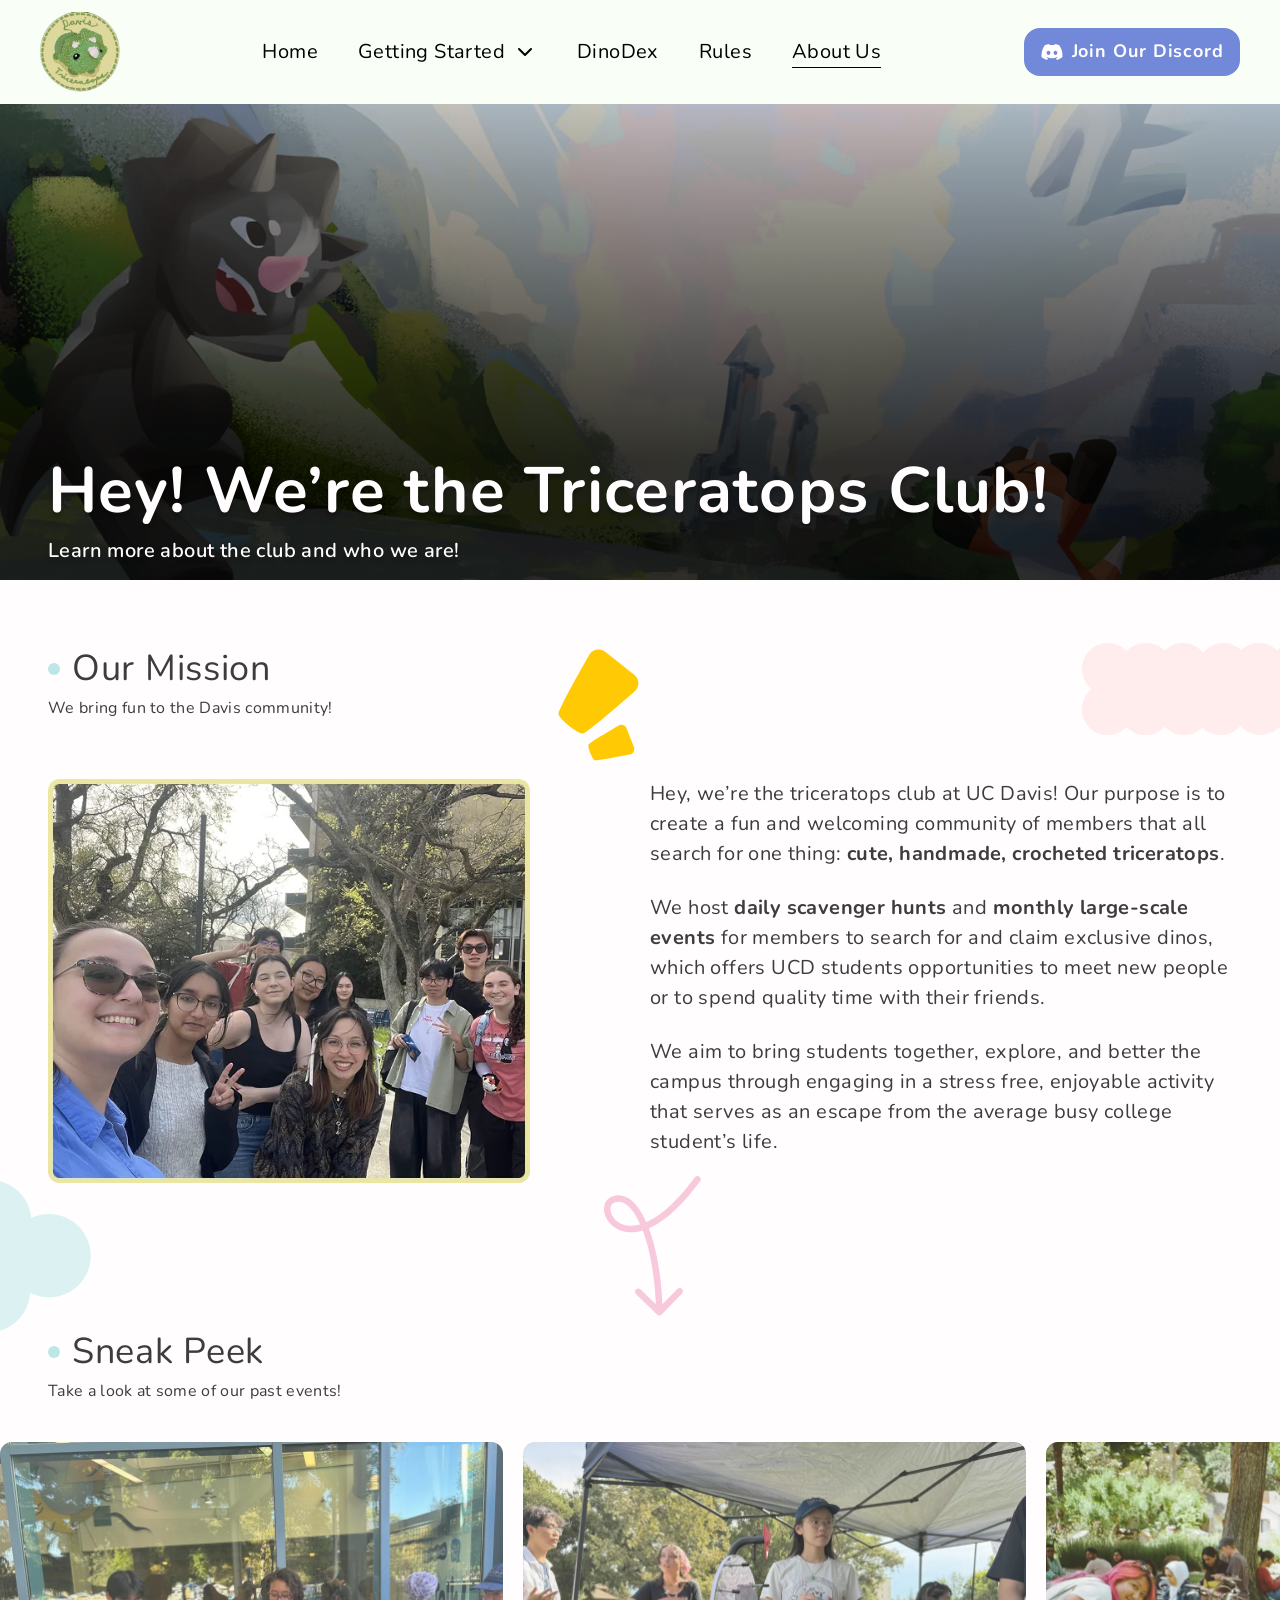
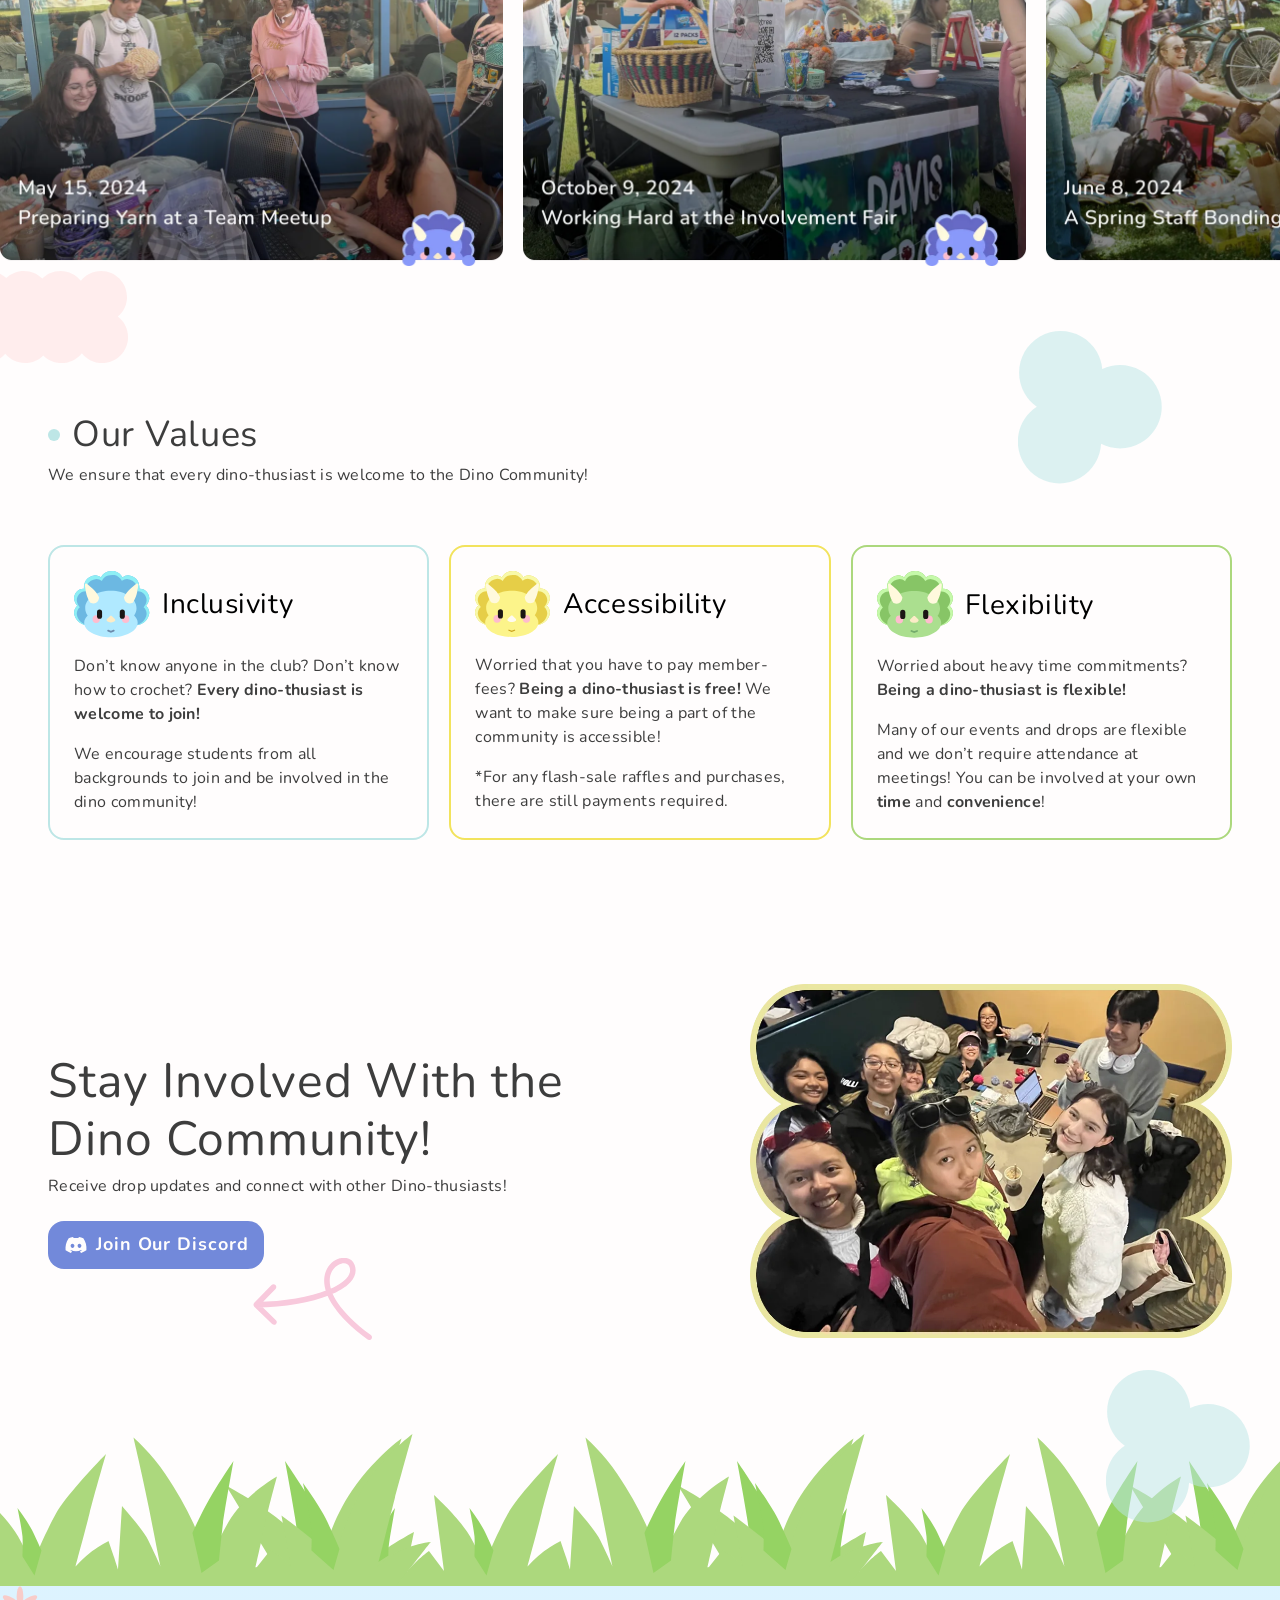
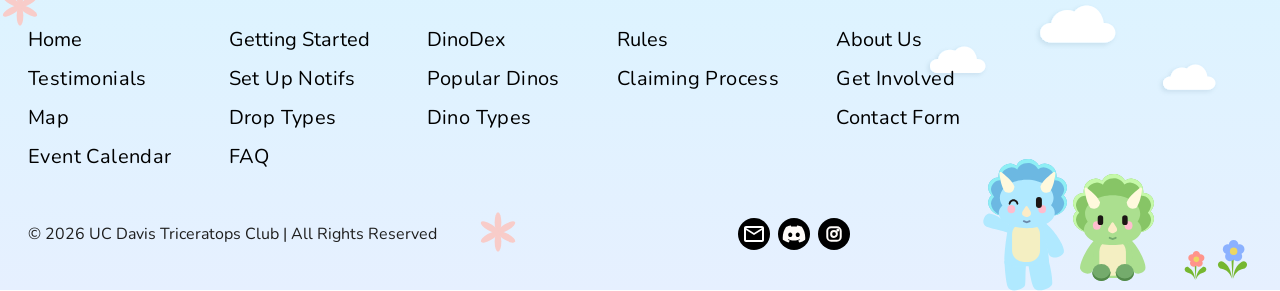
==== about.html @ e2087209 "Fix menu leaking onto desktop; add tablet tier and mobile hero - nav.js appends the menu markup at e" ====
<!DOCTYPE html>
<html lang="en">
<head>
  <meta charset="UTF-8">
  <meta name="viewport" content="width=device-width, initial-scale=1.0">
  <title>About Us — UC Davis Triceratops Club</title>
  <link rel="preconnect" href="https://fonts.googleapis.com">
  <link rel="preconnect" href="https://fonts.gstatic.com" crossorigin>
  <link href="https://fonts.googleapis.com/css2?family=Nunito:wght@400;600;700&display=swap" rel="stylesheet">
  <link rel="stylesheet" href="styles.css">
  <link rel="stylesheet" href="about.css">
</head>
<body>


  <header class="site-header">
    <div class="site-header__inner">
      <a href="/" class="site-logo">
        <img src="assets/logo.png" alt="UC Davis Triceratops Club logo">
      </a>

      <nav class="main-nav" aria-label="Primary">
        <a class="main-nav__link" href="#">Home</a>
        <div class="nav-dropdown">
          <a class="main-nav__link" href="#">
            Getting Started
            <img class="main-nav__chevron" src="assets/chevron-down.svg" alt="">
          </a>
          <div class="nav-dropdown__panel">
            <a href="#">Flash Sales</a>
          </div>
        </div>
        <a class="main-nav__link" href="#">DinoDex</a>
        <a class="main-nav__link" href="#">Rules</a>
        <a class="main-nav__link main-nav__link--current" href="#" aria-current="page">About Us</a>
      </nav>

      <a href="#" class="btn btn-discord">
        <img src="assets/discord-icon.svg" alt="">
        Join Our Discord
      </a>
    </div>
  </header>

  <main class="page-content">

    <!-- ==================== DECORATIONS =====================
         Purely ornamental, so aria-hidden and pointer-events:none.
         Absolutely positioned against .page-content; coordinates
         come from the Figma frame, mapped onto this page's section
         positions. Both clouds intentionally run past the page
         edge — .page-content uses overflow-x: clip to cut them.
    ========================================================= -->
    <div class="page-deco" aria-hidden="true">
      <img class="deco deco--marker"     src="assets/img/deco-marker.svg"     alt="">
      <img class="deco deco--cloud-pink-r" src="assets/img/deco-cloud-pink.svg" alt="">
      <img class="deco deco--arrow-mission" src="assets/img/deco-arrow.svg"   alt="">
      <img class="deco deco--cloud-blue-l" src="assets/img/deco-cloud-blue.svg" alt="">
      <img class="deco deco--cloud-pink-l" src="assets/img/deco-cloud-pink.svg" alt="">
      <img class="deco deco--cloud-blue-r" src="assets/img/deco-cloud-blue.svg" alt="">
      <img class="deco deco--cloud-blue-b" src="assets/img/deco-cloud-blue.svg" alt="">
    </div>

    <section class="hero">
      <div class="hero__bg">
        <picture>
          <!-- Taller crop for phones; the wide desktop banner loses both
               dinos once it is cropped to a 393-wide viewport. -->
          <source media="(max-width: 640px)" srcset="assets/img/hero-banner-mobile.webp">
          <img src="assets/img/hero-banner.webp" width="2880" height="952"
               alt="Illustrated valley with a large grey triceratops on the left and a small orange one on the right">
        </picture>
      </div>
      <div class="hero__gradient"></div>
      <div class="hero__content">
        <h1 class="hero__title"><span class="hero__title-a">Hey! We&rsquo;re the</span> <span class="hero__title-b">Triceratops Club!</span></h1>
        <p class="hero__subtitle">Learn more about the club and who we are!</p>
      </div>
    </section>

    <!-- ===================== OUR MISSION ===================== -->
    <section class="section section--mission">
      <div class="grid-12">
        <div class="col-span-12">
          <h2 class="section-heading"><span class="section-heading__dot"></span>Our Mission</h2>
          <p class="section-subtitle">We bring fun to the Davis community!</p>
        </div>

        <div class="col-span-5 mission__media">
          <img class="framed-photo" src="assets/img/mission-photo.webp"
               alt="Triceratops Club members gathered under a tree on the UC Davis campus">
        </div>

        <div class="mission__copy">
          <p class="text-body">Hey, we&rsquo;re the triceratops club at UC Davis! Our purpose is to
            create a fun and welcoming community of members that all search for one thing:
            <strong>cute, handmade, crocheted triceratops</strong>.</p>

          <p class="text-body">We host <strong>daily scavenger hunts</strong> and
            <strong>monthly large-scale events</strong> for members to search for and claim
            exclusive dinos, which offers UCD students opportunities to meet new people or to
            spend quality time with their friends.</p>

          <p class="text-body">We aim to bring students together, explore, and better the campus
            through engaging in a stress free, enjoyable activity that serves as an escape from
            the average busy college student&rsquo;s life.</p>
        </div>
      </div>
    </section>

    <!-- ===================== SNEAK PEEK ======================
         Date, caption and dino badge are baked into each export,
         so there is no text overlay here — the captions live in
         each image's alt text instead.
    ========================================================= -->
    <section class="section section--sneak">
      <div class="grid-12">
        <div class="col-span-12">
          <h2 class="section-heading"><span class="section-heading__dot"></span>Sneak Peek</h2>
          <p class="section-subtitle">Take a look at some of our past events!</p>
        </div>
      </div>

      <!-- Cards are a fixed 503px and deliberately overflow the right
           grid margin, matching the design's carousel bleed. -->
      <div class="event-carousel">
        <article class="event-card">
          <img src="assets/img/sneak-01-yarn-meetup.webp" width="1010" height="852" loading="lazy"
               alt="May 15, 2024 — Preparing Yarn at a Team Meetup: members winding yarn together at an outdoor table.">
        </article>
        <article class="event-card">
          <img src="assets/img/sneak-02-involvement-fair.webp" width="1010" height="852" loading="lazy"
               alt="October 9, 2024 — Working Hard at the Involvement Fair: members running the club booth with a prize wheel and baskets of crocheted dinos.">
        </article>
        <article class="event-card">
          <img src="assets/img/sneak-03-spring-bonding.webp" width="1010" height="852" loading="lazy"
               alt="June 8, 2024 — A Spring Staff Bonding: staff sitting on picnic blankets in a park.">
        </article>
        <article class="event-card">
          <img src="assets/img/sneak-04-study-event.webp" width="1010" height="852" loading="lazy"
               alt="June 2, 2025 — Setting Up for a Study Event: three members at the check-in desk under STUDY OR ELSE whiteboard art.">
        </article>
        <article class="event-card">
          <img src="assets/img/sneak-05-earth-day.webp" width="1010" height="852" loading="lazy"
               alt="May 24, 2025 — Staff Show Off Earth Day Rewards: four members holding crocheted dinos outdoors.">
        </article>
        <article class="event-card">
          <img src="assets/img/sneak-06-easter-prep.webp" width="1010" height="852" loading="lazy"
               alt="April 25, 2026 — Staff Prepare for Annual Easter Event: members arranging rows of crocheted dinos on a table.">
        </article>
      </div>
    </section>

    <!-- ===================== OUR VALUES ====================== -->
    <section class="section section--values">
      <div class="grid-12">
        <div class="col-span-12">
          <h2 class="section-heading"><span class="section-heading__dot"></span>Our Values</h2>
          <p class="section-subtitle">We ensure that every dino-thusiast is welcome to the Dino Community!</p>
        </div>

        <article class="col-span-4 value-card value-card--blue">
          <div class="value-card__head">
            <img src="assets/img/dino-inclusivity.svg" alt="" aria-hidden="true">
            <h3 class="value-card__title">Inclusivity</h3>
          </div>
          <p class="text-body">Don&rsquo;t know anyone in the club? Don&rsquo;t know how to crochet?
            <strong>Every dino-thusiast is welcome to join!</strong></p>
          <p class="text-body">We encourage students from all backgrounds to join and be involved
            in the dino community!</p>
        </article>

        <article class="col-span-4 value-card value-card--yellow">
          <div class="value-card__head">
            <img src="assets/img/dino-accessibility.svg" alt="" aria-hidden="true">
            <h3 class="value-card__title">Accessibility</h3>
          </div>
          <p class="text-body">Worried that you have to pay member-fees?
            <strong>Being a dino-thusiast is free!</strong> We want to make sure being a part of
            the community is accessible!</p>
          <p class="text-body value-card__note">*For any flash-sale raffles and purchases, there
            are still payments required.</p>
        </article>

        <article class="col-span-4 value-card value-card--green">
          <div class="value-card__head">
            <img src="assets/img/dino-flexibility.svg" alt="" aria-hidden="true">
            <h3 class="value-card__title">Flexibility</h3>
          </div>
          <p class="text-body">Worried about heavy time commitments?
            <strong>Being a dino-thusiast is flexible!</strong></p>
          <p class="text-body">Many of our events and drops are flexible and we don&rsquo;t require
            attendance at meetings! You can be involved at your own <strong>time</strong> and
            <strong>convenience</strong>!</p>
        </article>
      </div>
    </section>

    <!-- ==================== STAY INVOLVED ==================== -->
    <section class="section section--involved">
      <div class="grid-12">
        <div class="col-span-6 involved__copy">
          <h2 class="text-h1 involved__title">Stay Involved With the Dino Community!</h2>
          <p class="section-subtitle">Receive drop updates and connect with other Dino-thusiasts!</p>
          <a href="#" class="btn btn-discord">
            <img src="assets/discord-icon.svg" alt="">
            Join Our Discord
          </a>

          <!-- Anchored to this block, not to a page coordinate, so the
               arrowhead keeps pointing at the CTA even though the shared
               .btn-discord renders narrower than the Figma button. -->
          <img class="deco--arrow-discord" src="assets/img/deco-arrow.svg"
               alt="" aria-hidden="true">
        </div>

        <div class="involved__media">
          <img class="framed-photo" src="assets/img/stay-involved.webp"
               alt="Triceratops Club members posing together for a group photo">
        </div>
      </div>
    </section>

  </main>

  <footer class="site-footer">
    <div class="footer-grass" aria-hidden="true"></div>

    <div class="footer-content">
      <img class="footer-deco footer-deco--flower-tl" src="assets/flower-accent.svg" alt="" aria-hidden="true">
      <img class="footer-deco footer-deco--flower-mid" src="assets/flower-accent.svg" alt="" aria-hidden="true">
      <img class="footer-deco footer-deco--cloud1-back" src="assets/cloud-1-back.svg" alt="" aria-hidden="true">
      <img class="footer-deco footer-deco--cloud1-front" src="assets/cloud-1-front.svg" alt="" aria-hidden="true">
      <img class="footer-deco footer-deco--cloud2-back" src="assets/cloud-2-back.svg" alt="" aria-hidden="true">
      <img class="footer-deco footer-deco--cloud2-front" src="assets/cloud-2-front.svg" alt="" aria-hidden="true">
      <img class="footer-deco footer-deco--cloud3-back" src="assets/cloud-3-back.svg" alt="" aria-hidden="true">
      <img class="footer-deco footer-deco--cloud3-front" src="assets/cloud-3-front.svg" alt="" aria-hidden="true">
      <img class="footer-deco footer-deco--dino-single" src="assets/dino-single.svg" alt="" aria-hidden="true">
      <img class="footer-deco footer-deco--dino-duo" src="assets/dino-duo.svg" alt="" aria-hidden="true">
      <img class="footer-deco footer-deco--flower-small-1" src="assets/flower-small-1.svg" alt="" aria-hidden="true">
      <img class="footer-deco footer-deco--flower-small-2" src="assets/flower-small-2.svg" alt="" aria-hidden="true">

      <div class="footer-columns">
        <div class="footer-column">
          <p class="footer-column__title">Home</p>
          <ul class="footer-column__links">
            <li><a href="#">Testimonials</a></li>
            <li><a href="#">Map</a></li>
            <li><a href="#">Event Calendar</a></li>
          </ul>
        </div>
        <div class="footer-column">
          <p class="footer-column__title">Getting Started</p>
          <ul class="footer-column__links">
            <li><a href="#">Set Up Notifs</a></li>
            <li><a href="#">Drop Types</a></li>
            <li><a href="#">FAQ</a></li>
          </ul>
        </div>
        <div class="footer-column">
          <p class="footer-column__title">DinoDex</p>
          <ul class="footer-column__links">
            <li><a href="#">Popular Dinos</a></li>
            <li><a href="#">Dino Types</a></li>
          </ul>
        </div>
        <div class="footer-column">
          <p class="footer-column__title">Rules</p>
          <ul class="footer-column__links">
            <li><a href="#">Claiming Process</a></li>
          </ul>
        </div>
        <div class="footer-column">
          <p class="footer-column__title">About Us</p>
          <ul class="footer-column__links">
            <li><a href="#">Get Involved</a></li>
            <li><a href="#">Contact Form</a></li>
          </ul>
        </div>
      </div>

      <div class="footer-bottom">
        <p class="footer-copyright">© 2026 UC Davis Triceratops Club | All Rights Reserved</p>
        <div class="footer-social">
          <a href="#" class="footer-social__icon"><img src="assets/email-icon.svg" alt="Email"></a>
          <a href="#" class="footer-social__icon"><img src="assets/discord-social-icon.svg" alt="Discord"></a>
          <a href="#" class="footer-social__icon"><img src="assets/instagram-social-icon.svg" alt="Instagram"></a>
        </div>
      </div>
    </div>
  </footer>

  <script src="nav.js" defer></script>
</body>
</html>
---- styles.css ----
@import url('https://fonts.cdnfonts.com/css/pulang');

/* ============================================================
   DESIGN SYSTEM TOKENS
   Pulled from the "Color Palette", "Typographic Scale", and the
   *Hover State" component frames in the Figma file. Every page
   should read colors/type from these variables instead of
   hardcoding values, so the whole site stays in sync.

   NOTE — flagging so nobody re-derives this from scratch later:
   the Color Palette page labels body text "#3D3D3D," but the
   real nav/footer instances all use pure black. Kept black
   (--color-text) since that's what's actually deployed, and
   added #3D3D3D as --color-text-secondary in case it's
   intentional for other page content — worth confirming.

   The 12-column grid (node 855:512) doesn't show up as layers —
   it's a Figma layout-grid guide on the frame, not real content,
   so values below are taken from that grid's settings panel
   rather than the code extraction.
============================================================ */
:root {
  /* Core */
  --color-bg: #fffdfd;
  --color-text: #000000;
  --color-text-secondary: #3d3d3d; /* documented "text-on-light" token — see note above */
  --color-text-muted: #1e1e1e; /* actual color used on the real footer copyright line */
  --color-text-on-dark: #fffdfd;

  /* Accent / secondary palette (assets, card borders, illustrations) */
  --color-accent-blonde: #ebe6a0;
  --color-accent-yellow: #f2e35d;
  --color-accent-lightblue: #bde6e6;
  --color-accent-purple: #8899fa;
  --color-accent-pink: #f8ccc9;
  --color-neutral-border: #919191; /* form borders */

  /* Nav + footer chrome */
  --color-nav-bg: #f9fff7;
  --color-footer-gradient-start: #e6f0ff;
  --color-footer-gradient-end: #d8f5ff;
  --color-social-bg: #000000;

  /* Primary CTA (solid green button) */
  --color-primary-default: #649d35;
  --color-primary-hover: #44890b;
  --color-primary-active: #237b35;

  /* Secondary CTA (outlined button) */
  --color-secondary-border: #649d35;
  --color-secondary-text: #4b7d22;
  --color-secondary-hover-bg: #f2fff5;

  /* Tertiary CTA (underlined text button) */
  --color-tertiary-text: #6ec313;
  --color-tertiary-hover-bg: #f1f1f1;

  /* Discord CTA */
  --color-discord-default: #7289da;
  --color-discord-hover: #5569ae;
  --color-discord-active: #4559a0;

  /* Radius — observed from real components, not a documented scale */
  --radius-button: 16px;
  --radius-pill: 100px;

  /* 12-column desktop layout grid (Figma frame 855:512 — Stretch type,
     12 columns, auto width, 48px side margins, 20px gutter) */
  --grid-columns: 12;
  --grid-margin: 48px;
  --grid-gutter: 20px;

  /* Nav bar's own rendered height (80px logo + 12px top/bottom padding),
     used to offset content below it now that it's fixed. */
  --nav-height: 104px;

  /* Fonts */
  --font-heading: 'Pulang', 'Nunito', sans-serif;
  --font-body: 'Nunito', sans-serif;

  /* Type scale (desktop — Figma's mobile scale had gaps/inconsistencies
     in the source file and there's no breakpoint spec yet, so it isn't
     included here; ask if you want it added once a breakpoint exists) */
  /* Letter-spacing is in em, not px. Every value in the Figma type
     scale is a percentage of its own font size (2% everywhere, 5% on
     buttons), and 1em == 100%, so these are the same numbers the px
     versions produced at desktop sizes — but they now follow the font
     size automatically, so the mobile breakpoint only has to override
     the one tracking that actually changes (body, 2% -> 3%). */
  --text-title-size: 64px;   --text-title-lh: 1.2; --text-title-ls: 0.02em;
  --text-h1-size: 48px;      --text-h1-lh: 1.2;    --text-h1-ls: 0.02em;
  --text-h2-size: 36px;      --text-h2-lh: 1.4;    --text-h2-ls: 0.02em;
  --text-h3-size: 28px;      --text-h3-lh: 1.3;    --text-h3-ls: 0.02em;
  --text-subtitle1-size: 20px; --text-subtitle1-lh: 1.3; --text-subtitle1-ls: 0.02em;
  --text-subtitle2-size: 16px; --text-subtitle2-lh: 1.3; --text-subtitle2-ls: 0.02em;
  --text-body-size: 20px;    --text-body-lh: 1.5;  --text-body-ls: 0.02em;
  --text-button-size: 18px;  --text-button-lh: 1.3; --text-button-ls: 0.05em;
}

/* ============================================================
   BASE / RESET
============================================================ */
*, *::before, *::after {
  box-sizing: border-box;
}

html, body {
  margin: 0;
  padding: 0;
}

body {
  min-height: 100vh;
  display: flex;
  flex-direction: column;
  background: var(--color-bg);
  color: var(--color-text);
  font-family: var(--font-body);
  padding-top: var(--nav-height); /* compensates for the fixed nav bar below */
}

img {
  display: block;
  max-width: 100%;
}

a {
  color: inherit;
  text-decoration: none;
}

ul {
  margin: 0;
  padding: 0;
  list-style: none;
}

/* ============================================================
   TYPE SCALE
   Matches the named text styles in the Figma "Typographic
   Scale" frame 1:1 — use these classes on headings/body copy
   so every page's type stays on-system.
============================================================ */
.text-title    { font-family: var(--font-heading); font-weight: 400; font-size: var(--text-title-size); line-height: var(--text-title-lh); letter-spacing: var(--text-title-ls); }
.text-h1       { font-family: var(--font-heading); font-weight: 400; font-size: var(--text-h1-size); line-height: var(--text-h1-lh); letter-spacing: var(--text-h1-ls); }
.text-h2       { font-family: var(--font-heading); font-weight: 400; font-size: var(--text-h2-size); line-height: var(--text-h2-lh); letter-spacing: var(--text-h2-ls); }
.text-h3       { font-family: var(--font-heading); font-weight: 400; font-size: var(--text-h3-size); line-height: var(--text-h3-lh); letter-spacing: var(--text-h3-ls); }
.text-subtitle-1 { font-family: var(--font-body); font-weight: 600; font-size: var(--text-subtitle1-size); line-height: var(--text-subtitle1-lh); letter-spacing: var(--text-subtitle1-ls); }
.text-subtitle-2 { font-family: var(--font-body); font-weight: 400; font-size: var(--text-subtitle2-size); line-height: var(--text-subtitle2-lh); letter-spacing: var(--text-subtitle2-ls); }
.text-body     { font-family: var(--font-body); font-weight: 400; font-size: var(--text-body-size); line-height: var(--text-body-lh); letter-spacing: var(--text-body-ls); }

/* ============================================================
   LAYOUT GRID
   12-column desktop grid — wrap your page content in .grid-12
   and place children with .col-span-N (1-12) to line up with
   the rest of the site. Fluid width with a fixed 48px side
   margin and 20px gutter at any screen size — matches how the
   nav/footer/hero stay flush against the true edges, so this
   stays aligned with them instead of drifting on wide screens.
============================================================ */
.grid-12 {
  display: grid;
  grid-template-columns: repeat(var(--grid-columns), 1fr);
  gap: var(--grid-gutter);
  width: 100%;
  padding: 0 var(--grid-margin);
}

.col-span-1  { grid-column: span 1; }
.col-span-2  { grid-column: span 2; }
.col-span-3  { grid-column: span 3; }
.col-span-4  { grid-column: span 4; }
.col-span-5  { grid-column: span 5; }
.col-span-6  { grid-column: span 6; }
.col-span-7  { grid-column: span 7; }
.col-span-8  { grid-column: span 8; }
.col-span-9  { grid-column: span 9; }
.col-span-10 { grid-column: span 10; }
.col-span-11 { grid-column: span 11; }
.col-span-12 { grid-column: span 12; }

/* Dev-only guide box — sized by .grid-12/.col-span-12 above, so its
   left/right edges land exactly on the grid's 48px margins. Not a
   real design-system component; delete along with the markup in
   index.html once the margins are understood. */
.margin-marker {
  box-sizing: border-box;
  height: 352px;
  margin: 124px 0; /* gap to the hero above and the footer/grass below */
  display: flex;
  align-items: center;
  justify-content: center;
  text-align: center;
  padding: 24px;
  background: #d9d9d9;
  border: 2px dashed #8a8a8a;
  border-radius: 4px;
  font-family: var(--font-body);
  font-size: 16px;
  line-height: 1.5;
  color: #4a4a4a;
}

/* ============================================================
   BUTTONS
   .btn is the shared base; pick one variant class per button.
   Hover/active colors come straight from the *Hover State*
   component frames in Figma.
============================================================ */
.btn {
  display: inline-flex;
  align-items: center;
  justify-content: center;
  gap: 8px;
  padding: 12px 24px;
  border: none;
  border-radius: var(--radius-button);
  font-family: var(--font-body);
  font-weight: 700;
  font-size: var(--text-button-size);
  line-height: var(--text-button-lh);
  letter-spacing: var(--text-button-ls);
  white-space: nowrap;
  cursor: pointer;
  text-decoration: none;
}

.btn-primary {
  background: var(--color-primary-default);
  color: var(--color-text-on-dark);
}
.btn-primary:hover { background: var(--color-primary-hover); }
.btn-primary:active { background: var(--color-primary-active); }

/* Primary + trailing icon — Figma only defines Default/Press (no
   separate hover shade), so Press is used as the hover color. */
.btn-primary-icon {
  background: var(--color-primary-default);
  color: var(--color-text-on-dark);
}
.btn-primary-icon:hover { background: var(--color-primary-active); }
.btn-primary-icon img { width: 24px; height: 24px; transform: rotate(90deg); }

.btn-secondary {
  height: 48px;
  min-height: 48px;
  background: var(--color-bg);
  color: var(--color-secondary-text);
  border: 1px solid var(--color-secondary-border);
}
.btn-secondary:hover {
  background: var(--color-secondary-hover-bg);
  border-width: 2px;
}

.btn-tertiary {
  background: var(--color-bg);
  color: var(--color-tertiary-text);
  text-decoration: underline;
}
.btn-tertiary:hover { background: var(--color-tertiary-hover-bg); }

.btn-discord {
  height: 48px;
  min-height: 48px;
  padding: 12px 16px;
  background: var(--color-discord-default);
  color: var(--color-text-on-dark);
  transition: background-color 300ms ease;
}
.btn-discord:hover { background: var(--color-discord-hover); }
.btn-discord:active { background: var(--color-discord-active); }
.btn-discord img { width: 24px; height: 24px; }

/* ============================================================
   NAV LINKS
   Transparent border by default, colored on hover — avoids the
   1px text jump you'd get from adding a border only on :hover.
============================================================ */
.main-nav__link {
  display: inline-flex;
  align-items: center;
  gap: 8px;
  font-size: var(--text-body-size);
  line-height: var(--text-body-lh);
  letter-spacing: var(--text-body-ls);
  white-space: nowrap;
  border-bottom: 1px solid transparent;
}
.main-nav__link:hover {
  border-bottom-color: var(--color-text);
}

.main-nav__chevron {
  width: 24px;
  height: 24px;
  transform: rotate(180deg);
  transition: transform 0.15s ease;
}

/* ============================================================
   HEADER / NAV
============================================================ */
.site-header {
  width: 100%;
  background: var(--color-nav-bg);
  flex-shrink: 0;
  position: fixed;
  top: 0;
  left: 0;
  z-index: 30;
}

.site-header__inner {
  width: 100%;
  padding: 12px 40px;
  display: flex;
  align-items: center;
  justify-content: space-between;
  gap: 40px;
}

.site-logo img {
  width: 80px;
  height: 80px;
  object-fit: cover;
}

.main-nav {
  display: flex;
  align-items: center;
  gap: 40px;
  flex-wrap: wrap;
}

/* "Getting Started" dropdown trigger + overlay */
.nav-dropdown {
  position: relative;
}

.nav-dropdown:hover .main-nav__link {
  border-bottom-color: var(--color-text);
}
.nav-dropdown:hover .main-nav__chevron {
  transform: rotate(0deg);
}

.nav-dropdown__panel {
  position: absolute;
  top: 100%;
  left: 0;
  width: max-content;
  min-width: 100%;
  background: var(--color-nav-bg);
  padding: 12px;
  border-radius: 0 0 var(--radius-button) 0;
  box-shadow: 0 8px 16px rgba(0, 0, 0, 0.08);
  opacity: 0;
  visibility: hidden;
  transition: opacity 0.15s ease;
}

.nav-dropdown:hover .nav-dropdown__panel {
  opacity: 1;
  visibility: visible;
}

.nav-dropdown__panel a {
  display: block;
  font-size: var(--text-body-size);
  letter-spacing: var(--text-body-ls);
  white-space: nowrap;
  border-bottom: 1px solid transparent;
}
.nav-dropdown__panel a:hover {
  border-bottom-color: var(--color-text);
}

/* ============================================================
   PAGE CONTENT
   Intentionally unstyled/unconstrained — flex: 1 0 auto lets it
   grow to whatever height its content needs (sticky-footer
   pattern), and there is no max-height/overflow:hidden anywhere
   in this file, so long content is never cut off.
============================================================ */
.page-content {
  flex: 1 0 auto;
  width: 100%;
}

/* ============================================================
   HERO
   Full-width banner with a bottom-left title/subtitle over a
   darkening gradient. This is example page content (like the
   Figma "Frame 48" DinoDex hero) — swap .hero__bg's image and
   the text for your own page, or delete the whole section if
   your page doesn't use this pattern. Title/subtitle sizing
   matches .text-title / .text-subtitle-1 from the type scale;
   the text block's side margins match the 12-col grid (48px).
============================================================ */
.hero {
  position: relative;
  width: 100%;
  height: 600px;
  overflow: hidden;
  display: flex;
  align-items: flex-end;
}

.hero__bg {
  position: absolute;
  inset: 0;
  z-index: 0;
  background: var(--color-text-secondary); /* dark gray placeholder — drop an <img> back in here to swap in a real photo/illustration */
}

.hero__bg picture {
  display: contents;
}

.hero__bg img {
  width: 100%;
  height: 100%;
  object-fit: cover;
  object-position: center 68%; /* matches the pan/crop set in Figma for this image */
}

.hero__gradient {
  position: absolute;
  inset: 0;
  z-index: 1;
  background: linear-gradient(to bottom, rgba(102, 102, 102, 0) 0%, rgba(0, 0, 0, 0.7) 75%);
  pointer-events: none;
}

.hero__content {
  position: relative;
  z-index: 2;
  width: 100%;
  padding: 16px var(--grid-margin);
}

.hero__title {
  margin: 0 0 8px;
  font-family: var(--font-heading);
  font-size: var(--text-title-size);
  line-height: var(--text-title-lh);
  letter-spacing: var(--text-title-ls);
  color: var(--color-text-on-dark);
  text-shadow: 0px 4px 4px rgba(0, 0, 0, 0.25);
}

.hero__subtitle {
  margin: 0;
  font-family: var(--font-body);
  font-weight: 600;
  font-size: var(--text-subtitle1-size);
  line-height: var(--text-subtitle1-lh);
  letter-spacing: var(--text-subtitle1-ls);
  color: var(--color-text-on-dark);
  text-shadow: 0px 4px 4px rgba(0, 0, 0, 0.25);
}

/* ============================================================
   FOOTER
============================================================ */
.site-footer {
  width: 100%;
  flex-shrink: 0;
  background: linear-gradient(to top, var(--color-footer-gradient-start), var(--color-footer-gradient-end));
}

/* The grass art is a single ~657px-wide clump, not a seamless tile — Figma
   built the strip by overlapping 3 copies 452px apart (205px of overlap
   each), not by repeating it edge-to-edge. Plain background-repeat shows
   that seam as gaps with the footer's blue peeking through, so this
   reproduces the same manual overlap instead, via stacked background
   layers, repeated enough times to cover very wide screens. */
.footer-grass {
  width: 100%;
  height: 152px;
  background-color: var(--color-bg);
  background-repeat: no-repeat;
  background-size: 657px 152px;
  background-image:
    url('assets/grass.svg'), url('assets/grass.svg'), url('assets/grass.svg'),
    url('assets/grass.svg'), url('assets/grass.svg'), url('assets/grass.svg'),
    url('assets/grass.svg'), url('assets/grass.svg'), url('assets/grass.svg'),
    url('assets/grass.svg'), url('assets/grass.svg'), url('assets/grass.svg');
  background-position:
    -226px bottom, 226px bottom, 678px bottom, 1130px bottom, 1582px bottom, 2034px bottom,
    2486px bottom, 2938px bottom, 3390px bottom, 3842px bottom, 4294px bottom, 4746px bottom;
}

.footer-content {
  position: relative;
  width: 100%;
  padding: 40px 28px;
}

/* Decorative footer illustrations — positioned to match the 1440px desktop
   comp. Not part of the responsive spec yet; revisit once one exists. */
.footer-deco {
  position: absolute;
  pointer-events: none;
}

/* Left-anchored — these sit near the left-aligned columns/copyright,
   so they stay pinned to the true left edge at any width. */
.footer-deco--flower-tl    { left: 0px;   top: 0px;   width: 40px; height: 40px; }
.footer-deco--flower-mid   { left: 478px; top: 226px; width: 40px; height: 40px; }

/* Right-anchored — these were positioned relative to the right edge of
   the 1440px comp, so they're pinned via `right` (1440 - left - width)
   instead of `left`, and track the true right edge at any width now
   that .footer-content is fluid rather than capped at 1440. */
.footer-deco--cloud1-back  { right: 294px; top: 61px;   width: 65px; height: 34px; }
.footer-deco--cloud1-front { right: 292px; top: 59px;   width: 64px; height: 34px; }
.footer-deco--cloud2-back  { right: 165px; top: 20px;   width: 85px; height: 45px; }
.footer-deco--cloud2-front { right: 162px; top: 18px;   width: 84px; height: 45px; }
.footer-deco--cloud3-back  { right: 65px;  top: 78px;   width: 61px; height: 33px; }
.footer-deco--cloud3-front { right: 62px;  top: 77px;   width: 61px; height: 33px; }
.footer-deco--dino-single  { right: 213px; top: 173px;  width: 85px; height: 132px; }
.footer-deco--dino-duo     { right: 126px; bottom: 9px; width: 81px; height: 107px; }
.footer-deco--flower-small-1 { right: 28px; bottom: 7px; width: 39px; height: 43px; }
.footer-deco--flower-small-2 { right: 70px; bottom: 7px; width: 29px; height: 32px; }

.footer-columns {
  position: relative;
  z-index: 1;
  display: flex;
  flex-wrap: wrap;
  gap: 57px;
  margin-bottom: 48px;
}

.footer-column__title {
  margin: 0 0 12px;
  font-family: var(--font-heading);
  font-size: 20px;
  color: var(--color-text);
}

.footer-column__links {
  display: flex;
  flex-direction: column;
  gap: 12px;
}

.footer-column__links a {
  font-size: 20px;
  letter-spacing: 0.4px;
  border-bottom: 1px solid transparent;
}
.footer-column__links a:hover {
  border-bottom-color: var(--color-text);
}

.footer-bottom {
  position: relative;
  z-index: 1;
  max-width: 822px;
  display: flex;
  align-items: center;
  justify-content: space-between;
  flex-wrap: wrap;
  gap: 16px;
}

.footer-copyright {
  margin: 0;
  font-size: 16px;
  color: var(--color-text-muted);
}

.footer-social {
  display: flex;
  align-items: center;
  gap: 8px;
}

.footer-social__icon {
  width: 32px;
  height: 32px;
  border-radius: var(--radius-pill);
  background: var(--color-social-bg);
  display: flex;
  align-items: center;
  justify-content: center;
}

/* ============================================================
   TABLET + MOBILE
   Two tiers:
     <= 1200px  the nav collapses to the slide-in menu (matches the
                tablet breakpoint already used by flash-sales.css
                and getting-started.css)
     <=  640px  the mobile type scale and the 393px layout

   nav.js appends the menu markup on every viewport, so the base
   rules below must hide it explicitly — without them it renders as
   loose unstyled content beneath the footer on desktop.
============================================================ */

body {
  overflow-x: hidden;
}

.nav-toggle {
  display: none;
  flex-direction: column;
  justify-content: center;
  gap: 5px;
  width: 44px;
  height: 44px;
  padding: 0;
  border: none;
  background: none;
  cursor: pointer;
}

.nav-toggle span {
  display: block;
  width: 26px;
  height: 3px;
  border-radius: 2px;
  background: var(--color-text);
}

.mobile-menu,
.mobile-menu__overlay {
  display: none;
}

/* ============================================================
   TABLET AND BELOW — slide-in menu
============================================================ */
@media (max-width: 1200px) {
  /* Swapped for the menu, but only on pages that load nav.js —
     without this guard a page missing the script tag would be left
     with no navigation at all. */
  .has-mobile-menu .main-nav,
  .has-mobile-menu .site-header__inner > .btn-discord {
    display: none;
  }

  .has-mobile-menu .nav-toggle {
    display: flex;
    align-items: flex-end;
  }

  /* Fallback for pages without nav.js: the nav scrolls sideways
     rather than wrapping, which would push the fixed header taller
     than --nav-height and hide content beneath it. Remove once every
     page includes nav.js. */
  body:not(.has-mobile-menu) .main-nav {
    flex: 1 1 auto;
    min-width: 0;
    flex-wrap: nowrap;
    overflow-x: auto;
    scrollbar-width: none;
  }
  body:not(.has-mobile-menu) .main-nav::-webkit-scrollbar {
    display: none;
  }

  .mobile-menu__overlay {
    display: block;
    position: fixed;
    inset: 0;
    z-index: 40;
    background: rgba(0, 0, 0, 0.35);
    opacity: 0;
    visibility: hidden;
    transition: opacity 300ms ease-in-out, visibility 300ms ease-in-out;
  }
  .mobile-menu__overlay.is-open {
    opacity: 1;
    visibility: visible;
  }

  /* Enters from the right. 300ms ease-in-out matches Figma's Smart
     Animate default duration and its Ease In And Out curve.
     Full-bleed on a phone; a 393px drawer on a tablet, which is the
     width the menu was designed at. */
  .mobile-menu {
    display: flex;
    position: fixed;
    top: 0;
    right: 0;
    z-index: 50;
    flex-direction: column;
    width: min(100%, 393px);
    height: 100%;
    padding: 0 20px 40px;
    background: var(--color-bg);
    overflow-y: auto;
    transform: translateX(100%);
    transition: transform 300ms ease-in-out;
  }
  .mobile-menu.is-open {
    transform: translateX(0);
  }

  .mobile-menu__close {
    position: absolute;
    top: 58px;
    right: 8px;
    width: 44px;
    height: 44px;
    padding: 0;
    border: none;
    background: none;
    cursor: pointer;
  }
  .mobile-menu__close::before,
  .mobile-menu__close::after {
    content: "";
    position: absolute;
    top: 50%;
    left: 50%;
    width: 22px;
    height: 3px;
    border-radius: 2px;
    background: var(--color-text);
  }
  .mobile-menu__close::before { transform: translate(-50%, -50%) rotate(45deg); }
  .mobile-menu__close::after  { transform: translate(-50%, -50%) rotate(-45deg); }

  .mobile-menu__nav {
    margin-top: 116px;
    display: flex;
    flex-direction: column;
  }

  /* 24px is the mobile H1 size. It is written out rather than taken
     from --text-h1-size because the menu is one component shared by
     both tiers, and above 640px that token is still the desktop 48px. */
  .mobile-menu__link {
    display: flex;
    align-items: center;
    gap: 16px;
    padding: 21px 0;
    border: none;
    background: none;
    text-align: left;
    cursor: pointer;
    color: var(--color-text-secondary);
    font-family: var(--font-heading);
    font-weight: 400;
    font-size: 24px;
    line-height: 1.2;
    letter-spacing: 0.02em;
  }

  .mobile-menu__label {
    border-bottom: 3px solid transparent;
  }
  /* Expanded "Getting Started" is underlined — the text only, not the
     chevron, which is why the label sits in its own span. */
  .mobile-menu__trigger[aria-expanded="true"] .mobile-menu__label {
    border-bottom-color: currentColor;
  }

  .mobile-menu__chevron {
    width: 24px;
    height: 24px;
    /* The asset points up; 180deg is the collapsed (down) state. */
    transform: rotate(180deg);
    transition: transform 300ms ease-in-out;
  }
  .mobile-menu__trigger[aria-expanded="true"] .mobile-menu__chevron {
    transform: rotate(0deg);
  }

  .mobile-menu__sub {
    max-height: 0;
    overflow: hidden;
    transition: max-height 300ms ease-in-out;
  }

  /* Children sit at the same indent and size as top-level items, just
     closer together (52px pitch in the frame, versus 72px). */
  .mobile-menu__sublink {
    padding: 11px 0;
  }

  .mobile-menu__social {
    margin-top: auto;
    padding-top: 40px;
    justify-content: flex-end;
  }

  body.menu-open {
    overflow: hidden;
  }
}

/* ============================================================
   MOBILE — 640px and below
============================================================ */
@media (max-width: 640px) {
  :root {
    --grid-margin: 20px;

    /* Mobile type scale. Sizes plus the two line-heights that change;
       tracking is inherited from the em tokens except body (2% -> 3%). */
    --text-title-size: 48px;
    --text-h1-size: 24px;
    --text-h2-size: 20px;      --text-h2-lh: 1.2;
    --text-h3-size: 18px;
    --text-subtitle1-size: 18px;
    --text-body-size: 18px;    --text-body-ls: 0.03em;
    --text-button-size: 16px;  --text-button-lh: normal;
  }

  /* Every grid child goes full-width; the 12-column desktop layout has
     no meaning at 393px. Pages override individual items where the
     mobile design keeps them side by side. */
  [class*="col-span-"] {
    grid-column: 1 / -1;
  }

  /* ---------- Header ---------- */
  .has-mobile-menu {
    --nav-height: 160px;
  }

  .has-mobile-menu .site-header__inner {
    height: var(--nav-height);
    padding: 0 var(--grid-margin);
    gap: 0;
  }

  body:not(.has-mobile-menu) {
    /* Header collapses to logo height + padding, so the offset body
       reserves for the fixed header has to shrink to match. */
    --nav-height: 70px;
  }
  body:not(.has-mobile-menu) .site-header__inner {
    height: auto;
    padding: 8px var(--grid-margin);
    gap: 16px;
  }

  .site-logo img {
    width: 50px;
    height: 50px;
  }

  /* ---------- Footer ---------- */
  .site-footer {
    background: #DEF3FF;
  }

  .footer-grass {
    height: 52px;
    background-size: 285px 52px;
    background-position:
      -98px bottom, 98px bottom, 294px bottom, 490px bottom, 686px bottom, 882px bottom,
      1078px bottom, 1274px bottom, 1470px bottom, 1666px bottom, 1862px bottom, 2058px bottom;
  }

  /* Deep bottom padding leaves the dino art its own band beneath the
     copyright, as in the frame, instead of colliding with the icons. */
  .footer-content {
    padding: 32px var(--grid-margin) 150px;
  }

  .footer-columns {
    display: grid;
    grid-template-columns: 1fr 1fr;
    gap: 36px 16px;
    margin-bottom: 32px;
  }

  /* The frame puts the social icons above the copyright; column-reverse
     gets that order without changing the shared markup. */
  .footer-bottom {
    flex-direction: column-reverse;
    align-items: flex-start;
    gap: 16px;
  }

  /* Mobile placements from the 393 frame. Note the asset names are
     misleading: dino-single is the blue one, dino-duo the green. */
  .footer-deco--dino-single {
    left: var(--grid-margin);
    right: auto;
    /* The desktop rule pins this one with `top`, which would otherwise
       win over `bottom` and strand it at the top of the footer. */
    top: auto;
    bottom: 24px;
    width: 56px;
    height: auto;
  }
  .footer-deco--dino-duo {
    left: 82px;
    right: auto;
    bottom: 24px;
    width: 56px;
    height: auto;
  }
  .footer-deco--flower-small-2 {
    left: 162px;
    right: auto;
    bottom: 30px;
    width: 26px;
    height: auto;
  }
  .footer-deco--flower-small-1 {
    left: 196px;
    right: auto;
    bottom: 30px;
    width: 24px;
    height: auto;
  }

  .footer-deco--cloud2-back,
  .footer-deco--cloud2-front { right: 16px; top: 120px; }
  .footer-deco--cloud3-back,
  .footer-deco--cloud3-front { right: 40px; top: 250px; }

  /* Positioned for the 1440 comp with no mobile placement; hidden
     rather than guessed at. */
  .footer-deco--flower-tl,
  .footer-deco--flower-mid,
  .footer-deco--cloud1-back,
  .footer-deco--cloud1-front {
    display: none;
  }
}

/* Respect a reduced-motion preference: the menu still opens and closes,
   it just does not animate. Matches getting-started.css. */
@media (prefers-reduced-motion: reduce) {
  .mobile-menu,
  .mobile-menu__overlay,
  .mobile-menu__sub,
  .mobile-menu__chevron {
    transition: none;
  }
}

.footer-social__icon img {
  width: 24px;
  height: 24px;
}
---- about.css ----
/* ============================================================
   ABOUT US — page-specific styles
   Load AFTER styles.css. Everything here is scoped to this page;
   shared chrome, tokens, type scale, grid, and buttons all stay
   in styles.css so the other four pages aren't affected.
   ============================================================ */

/* --- Decoration layer ---------------------------------------
   Ornamental SVGs sit behind the content. Coordinates are taken
   from the Figma frame (1440-wide) and mapped onto this page via
   two anchors — the Our Mission heading and the Our Values
   heading — then expressed relative to .page-content's top.

   overflow-x: clip (not hidden) lets the clouds bleed past both
   page edges without making the page horizontally scrollable and
   without turning the vertical axis into a scroll container.
   ------------------------------------------------------------ */
.page-content { position: relative; overflow-x: clip; }

.page-deco {
  position: absolute;
  inset: 0;
  z-index: 0;
  pointer-events: none;
}

.page-deco .deco { position: absolute; }

/* Content sits above the decorations. */
.section { position: relative; z-index: 1; }

/* Horizontal anchoring is deliberate, not arbitrary: pieces that
   hug a page edge in the design are pinned to that edge in px, so
   they keep bleeding off correctly at any desktop width; pieces
   that sit against content use a % of page width so they track it
   as the fluid grid resizes. Vertical offsets stay in px — they
   are measured from the 1440-wide Figma frame. */
.deco--marker         { top:  538px; left: 42.43%; width: 100px; }
.deco--cloud-pink-r   { top:  539px; right:  -83px; width: 281px; }
.deco--arrow-mission  { top: 1072px; left: 47.22%; width:  97px; }
.deco--cloud-blue-l   { top: 1076px; left:  -53px; width: 144px; }
.deco--cloud-pink-l   { top: 1767px; left: -153px; width: 281px; }
.deco--cloud-blue-r   { top: 1827px; right:  118px; width: 144px; }
.deco--cloud-blue-b   { top: 2866px; right:   30px; width: 144px; }

/* --- Hero ---------------------------------------------------
   styles.css hardcodes .hero at 600px. The About Us frame's hero
   is 476px, and the banner art is exactly 1440x476 (@2x), so at
   600px `object-fit: cover` would scale it up and crop both
   dinos out of frame. Overridden here for this page only.
   ------------------------------------------------------------ */
.hero { height: 476px; }

/* --- Section rhythm ---------------------------------------- */
.section              { padding: 72px 0; }
.section--mission     { padding-top: 64px; }
.section--involved    { padding-bottom: 96px; }

/* --- Section heading (dot + Pulang title + subtitle) -------- */
.section-heading {
  display: flex;
  align-items: center;
  gap: 12px;
  margin: 0 0 4px;
  font-family: var(--font-heading);
  font-weight: 400;
  font-size: var(--text-h2-size);
  line-height: var(--text-h2-lh);
  letter-spacing: var(--text-h2-ls);
  color: var(--color-text-secondary);
}

.section-heading__dot {
  flex: 0 0 auto;
  width: 12px;
  height: 12px;
  border-radius: 50%;
  background: var(--color-accent-lightblue);
}

.section-subtitle {
  margin: 0 0 40px;
  font-family: var(--font-body);
  font-size: var(--text-subtitle2-size);
  line-height: var(--text-subtitle2-lh);
  letter-spacing: var(--text-subtitle2-ls);
  color: var(--color-text-secondary);
}

/* Column placement for the two offset blocks.
   NOTE: don't pair a col-start-* utility with styles.css's
   .col-span-*. That class uses the `grid-column: span N`
   shorthand, which also sets grid-column-end: auto — overriding
   only the start leaves the end at auto and the item collapses
   to a single column. Set both lines in one declaration. */
.mission__copy   { grid-column: 7 / -1; }
.involved__media { grid-column: 8 / -1; }

/* --- Section photos -----------------------------------------
   The blonde frame is baked into the Figma exports (the Stay
   Involved one is a scalloped shape with real transparency),
   so no CSS border or radius here — adding one would double it.
   ------------------------------------------------------------ */
.framed-photo {
  width: 100%;
  height: auto;
}

/* --- Our Mission -------------------------------------------- */
.mission__media { align-self: start; }

.mission__copy p + p { margin-top: 24px; }
.mission__copy p     { margin: 0; color: var(--color-text-secondary); }

/* --- Sneak Peek carousel ------------------------------------
   Cards are a fixed width and run past the right grid margin,
   matching the bleed in the Figma frame. Horizontal scroll is
   the affordance; the row never wraps.

   Each export already contains its date, caption, dino badge and
   rounded corners, so the card is just a sized container — no
   overlay, no border-radius, no overflow clipping.
   ------------------------------------------------------------ */
.event-carousel {
  display: flex;
  gap: var(--grid-gutter);
  padding: 0 var(--grid-margin);
  overflow-x: auto;
  scroll-snap-type: x mandatory;
  scrollbar-width: none;
}
.event-carousel::-webkit-scrollbar { display: none; }

.event-card {
  flex: 0 0 503px;
  scroll-snap-align: start;
}

.event-card img {
  width: 100%;
  height: auto;
}

/* --- Our Values --------------------------------------------- */
.value-card {
  padding: 24px;
  border: 2px solid;
  border-radius: var(--radius-button);
  background: var(--color-bg);
}

/* #ACD87D is a design-lead correction and is not in the published
   Figma variables yet — worth asking for it as a real token so the
   other pages don't hardcode their own copy. */
.value-card--blue   { border-color: var(--color-accent-lightblue); }
.value-card--yellow { border-color: var(--color-accent-yellow); }
.value-card--green  { border-color: #ACD87D; }

.value-card__head {
  display: flex;
  align-items: center;
  gap: 12px;
  margin-bottom: 16px;
}

/* The dino SVGs are 73x64 / 74x65 — never force them square.
   Width matches the ~78px the icon occupies in the Figma frame;
   height: auto keeps each one's own ratio. */
.value-card__head img { width: 76px; height: auto; }

.value-card__title {
  margin: 0;
  font-family: var(--font-heading);
  font-weight: 400;
  font-size: var(--text-h3-size);
  line-height: var(--text-h3-lh);
  letter-spacing: var(--text-h3-ls);
}

.value-card p {
  margin: 0;
  font-size: var(--text-subtitle2-size);
  line-height: 1.5;
  letter-spacing: var(--text-subtitle2-ls);
  color: var(--color-text-secondary);
}

.value-card p + p { margin-top: 16px; }

/* --- Stay Involved ------------------------------------------ */
/* Positioning context for the CTA arrow below. */
.involved__copy { align-self: center; position: relative; }

/* The base arrow points down with its loop upper-left; rotate(90deg)
   swings the head to the left and the loop to upper-right, matching
   the Figma instance. Offsets put the arrowhead 10px inside the
   button's right edge and 20px below it, as in the design. */
.deco--arrow-discord {
  position: absolute;
  left: 216px;
  /* Anchored to the block's BOTTOM, which is the button's bottom edge —
     so the arrow follows the CTA if the heading rewraps at a narrower
     width, instead of drifting the way a top offset would. */
  bottom: -100px;
  width: 97px;
  z-index: -1;
  pointer-events: none;
  transform: rotate(90deg) scale(0.85);
}

.involved__title {
  margin: 0 0 8px;
  color: var(--color-text-secondary);
}

.involved__copy .section-subtitle { margin-bottom: 24px; }

.involved__media { align-self: center; }

/* --- Current-page nav state ---------------------------------
   styles.css has no active-page state for .main-nav__link, so
   this is scoped here for now. It belongs in styles.css instead
   — every page needs it, and five copies will drift. Worth
   asking the lead to promote it into the shared chrome.
   ------------------------------------------------------------ */
.main-nav__link--current {
  border-bottom-color: var(--color-text);
}

/* ============================================================
   MOBILE — 640px and below
   Measured from the 393px Figma frames. Breakpoint matches
   styles.css and the other pages.
   ============================================================ */
@media (max-width: 640px) {
  /* 40px top and bottom on each section gives the 80px separator
     between adjacent sections. */
  .section {
    padding: 40px 0;
  }
  .section--involved { padding-bottom: 56px; }

  /* Frame shows 297px, and the mobile art is a 786x598 crop (4:3),
     so at 393 wide it lands almost exactly without further cropping. */
  .hero {
    height: 297px;
  }

  /* The two halves of the title take different styles on mobile:
     "Hey! We're the" is H3, "Triceratops Club!" is Title. They stay
     inline on one line at desktop. */
  .hero__title-a,
  .hero__title-b {
    display: block;
  }

  .hero__title-a {
    font-size: var(--text-h3-size);
    line-height: var(--text-h3-lh);
    letter-spacing: var(--text-h3-ls);
  }

  .hero__title-b {
    font-size: var(--text-title-size);
    line-height: var(--text-title-lh);
    letter-spacing: var(--text-title-ls);
  }

  .hero__subtitle {
    font-size: var(--text-subtitle2-size);
    line-height: var(--text-subtitle2-lh);
    letter-spacing: var(--text-subtitle2-ls);
  }

  .section-subtitle {
    margin-bottom: 24px;
  }

  /* ---------- Our Mission: photo above copy ---------- */
  /* Overrides the desktop `grid-column: 7 / -1`, which styles.css's
     generic column collapse cannot reach (this rule is more specific). */
  .mission__copy {
    grid-column: 1 / -1;
    margin-top: 24px;
  }

  /* ---------- Sneak Peek ---------- */
  /* Scaled up from the frame's 238px. Still narrower than the 353px
     content column, so the next card keeps peeking in — that overhang
     is what reads as "this row scrolls". */
  .event-card {
    flex: 0 0 300px;
  }
  .event-carousel {
    gap: 12px;
  }

  /* ---------- Our Values ---------- */
  /* Cards gain weight on mobile: 4px stroke and a 22px radius,
     against 2px/16px on desktop. */
  .section--values .grid-12 {
    row-gap: 24px;
  }

  .value-card {
    padding: 24px;
    border-width: 4px;
    border-radius: 22px;
  }

  .value-card__head img {
    width: 56px;
  }

  /* ---------- Stay Involved ---------- */
  /* The frame drops the group photo and centres the block. */
  .involved__media {
    display: none;
  }

  .involved__copy {
    grid-column: 1 / -1;
    text-align: center;
  }

  .involved__copy .btn-discord {
    margin: 0 auto;
  }

  /* Arrow points at a CTA that is now centred under its own heading,
     with no room beside it — the frame drops it too. */
  .deco--arrow-discord {
    display: none;
  }

  /* ---------- Decorations ---------- */
  /* Page decorations are placed against the 1440 comp and have no
     mobile positions yet, so they are hidden rather than guessed —
     except the marker, which the frame keeps beside Our Mission. */
  .page-deco .deco {
    display: none;
  }

  /* Scoped under .page-deco so it outranks the blanket hide above —
     `.deco--marker` alone loses on specificity. */
  .page-deco .deco--marker {
    display: block;
    top: 332px;
    left: 52%;
    width: 44px;
  }
}
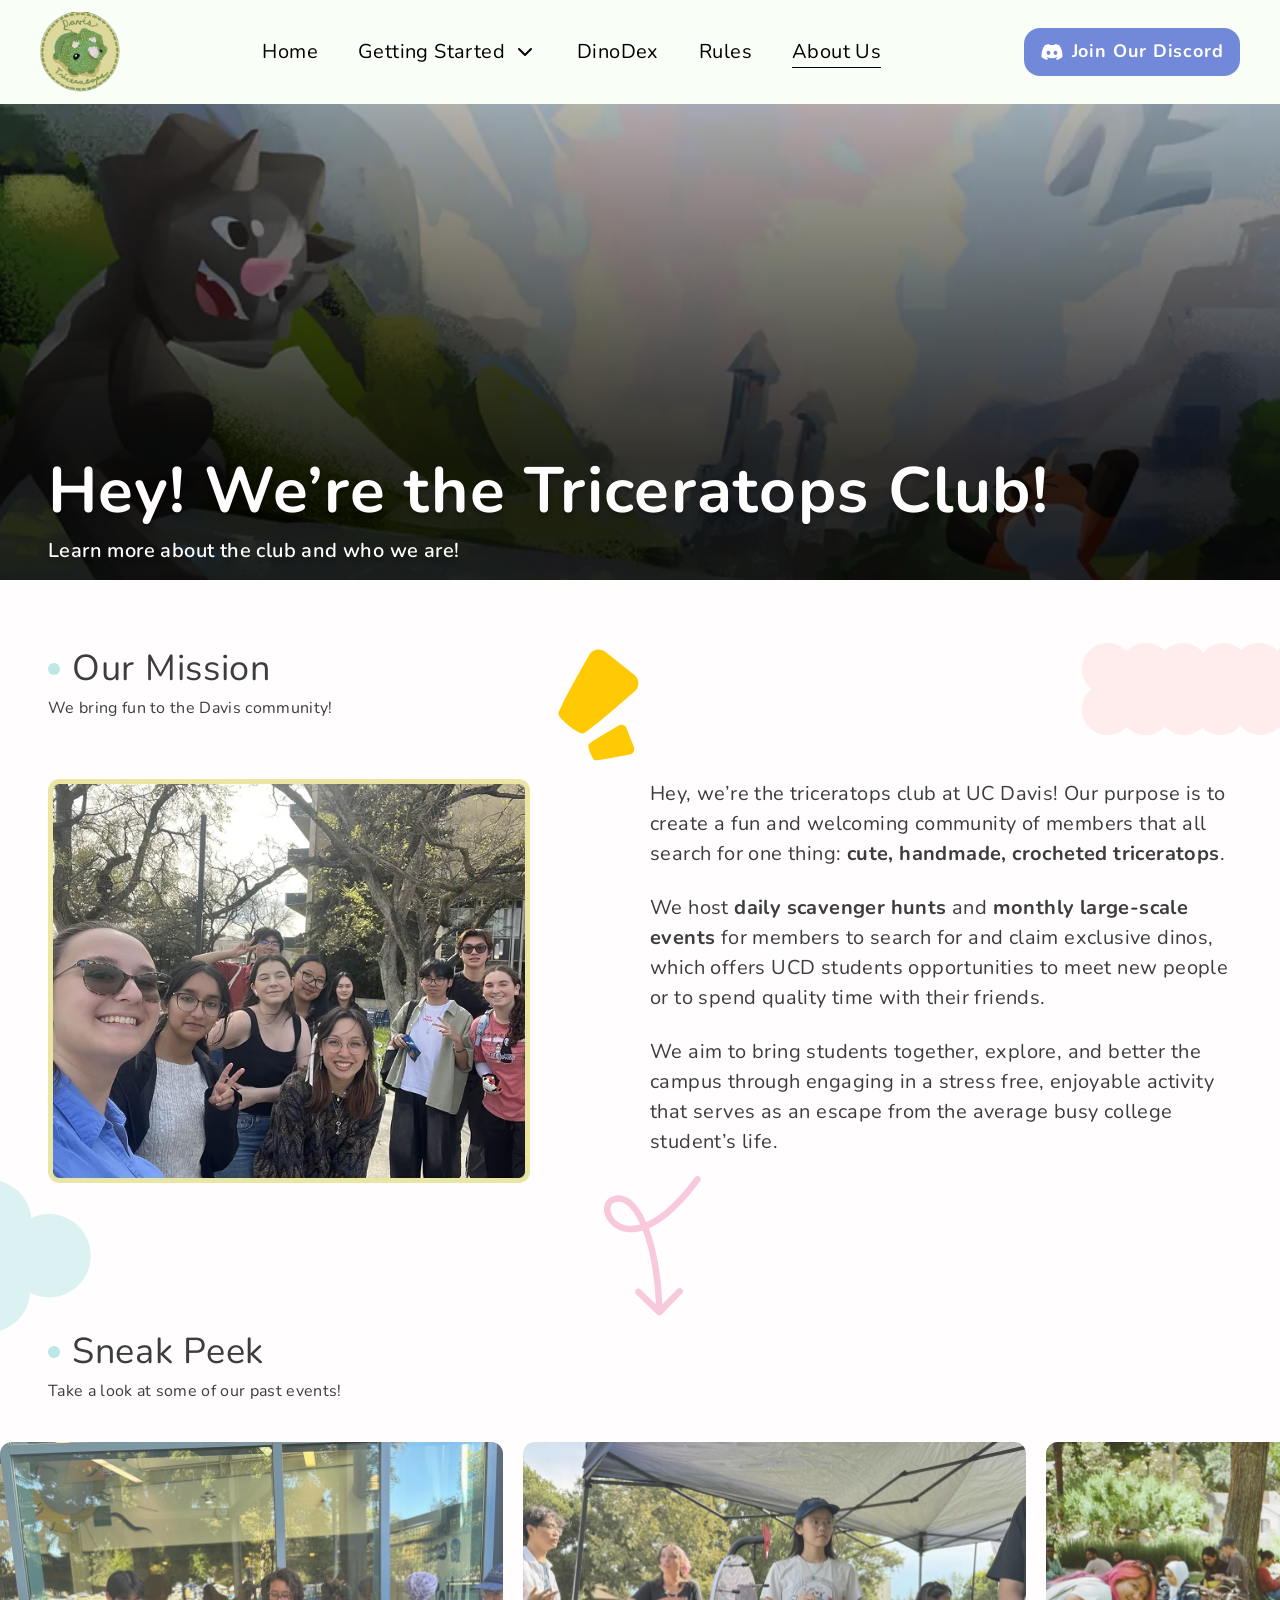
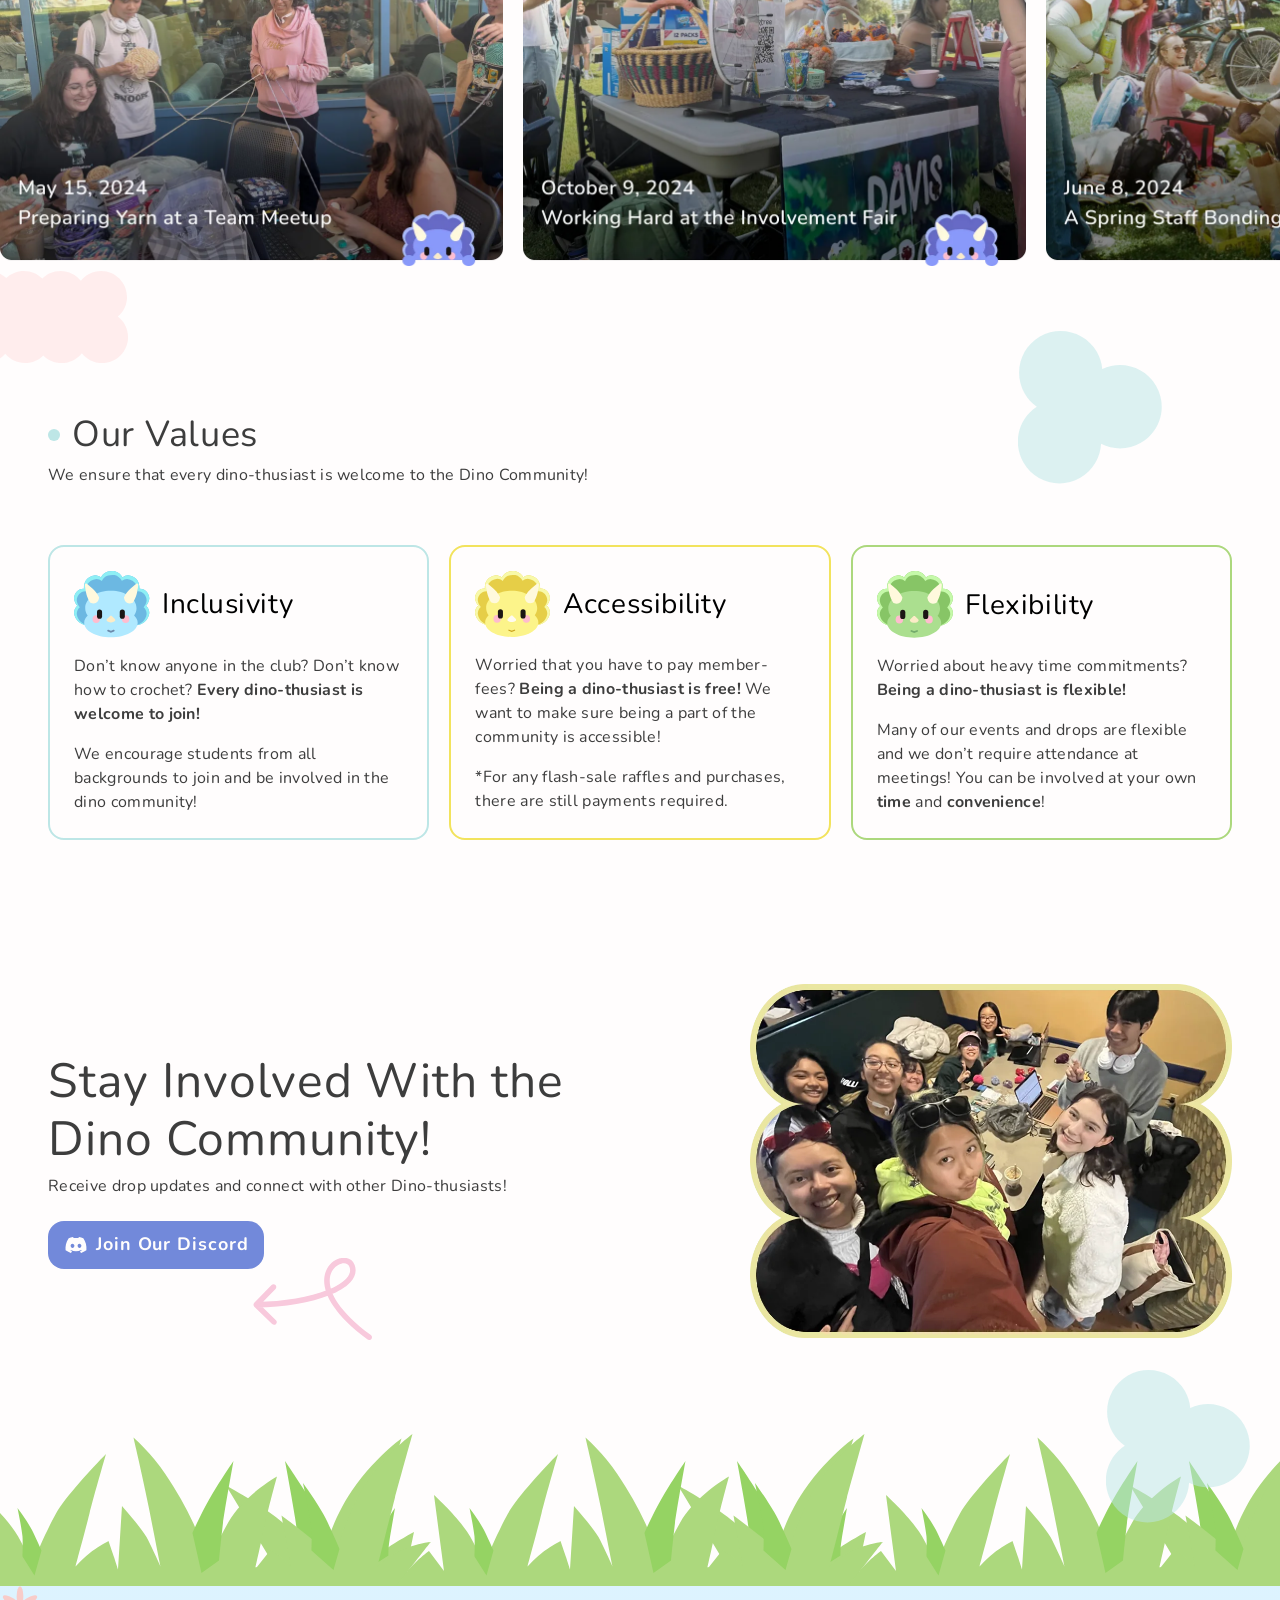
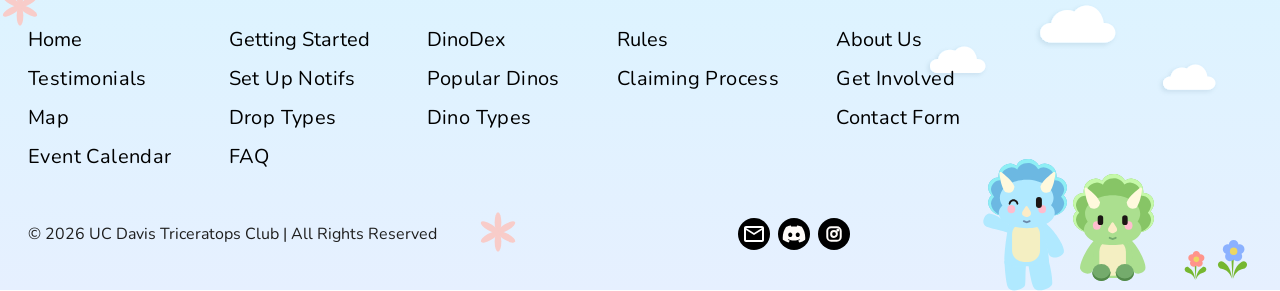
==== commit d4c35eb4: "Merge origin/main into rules Co-Authored-By: Claude Sonnet 5.5 <noreply@anthropic.com>" ====
(no text change in the page or its own stylesheets)
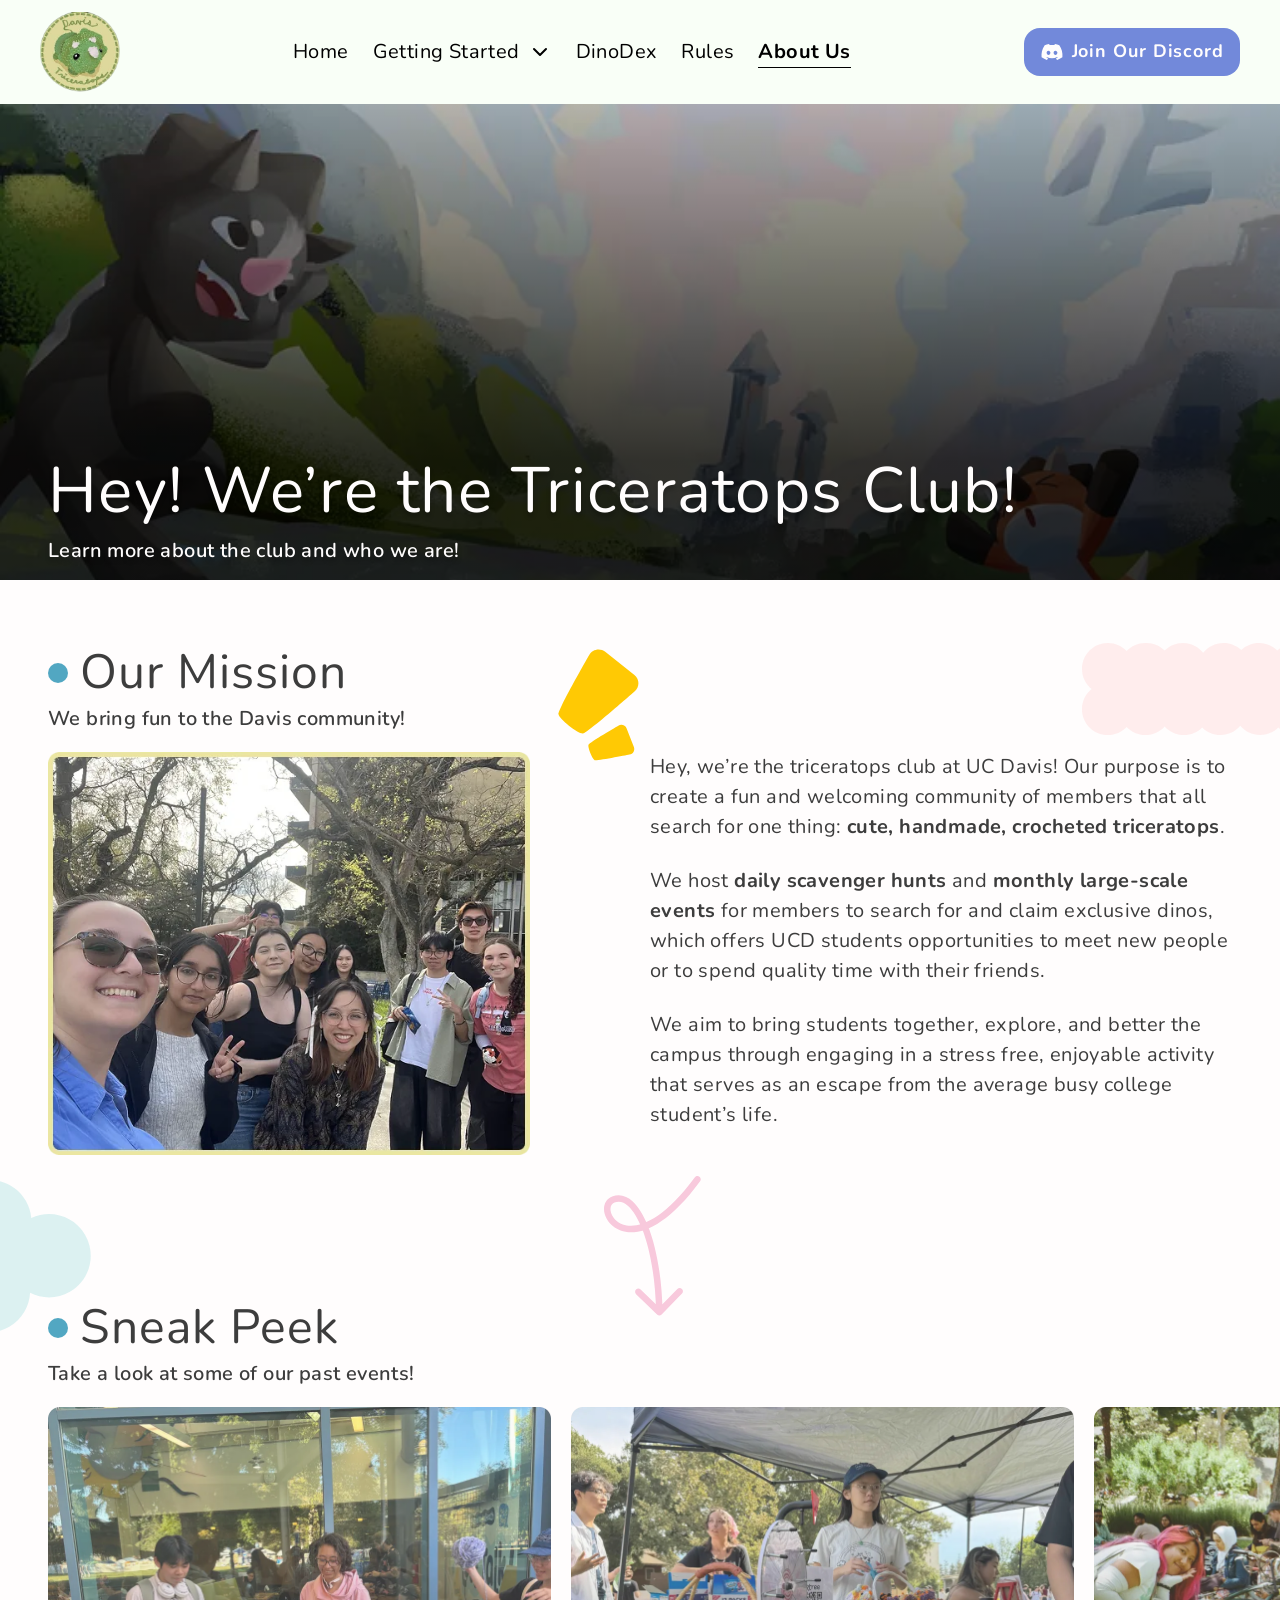
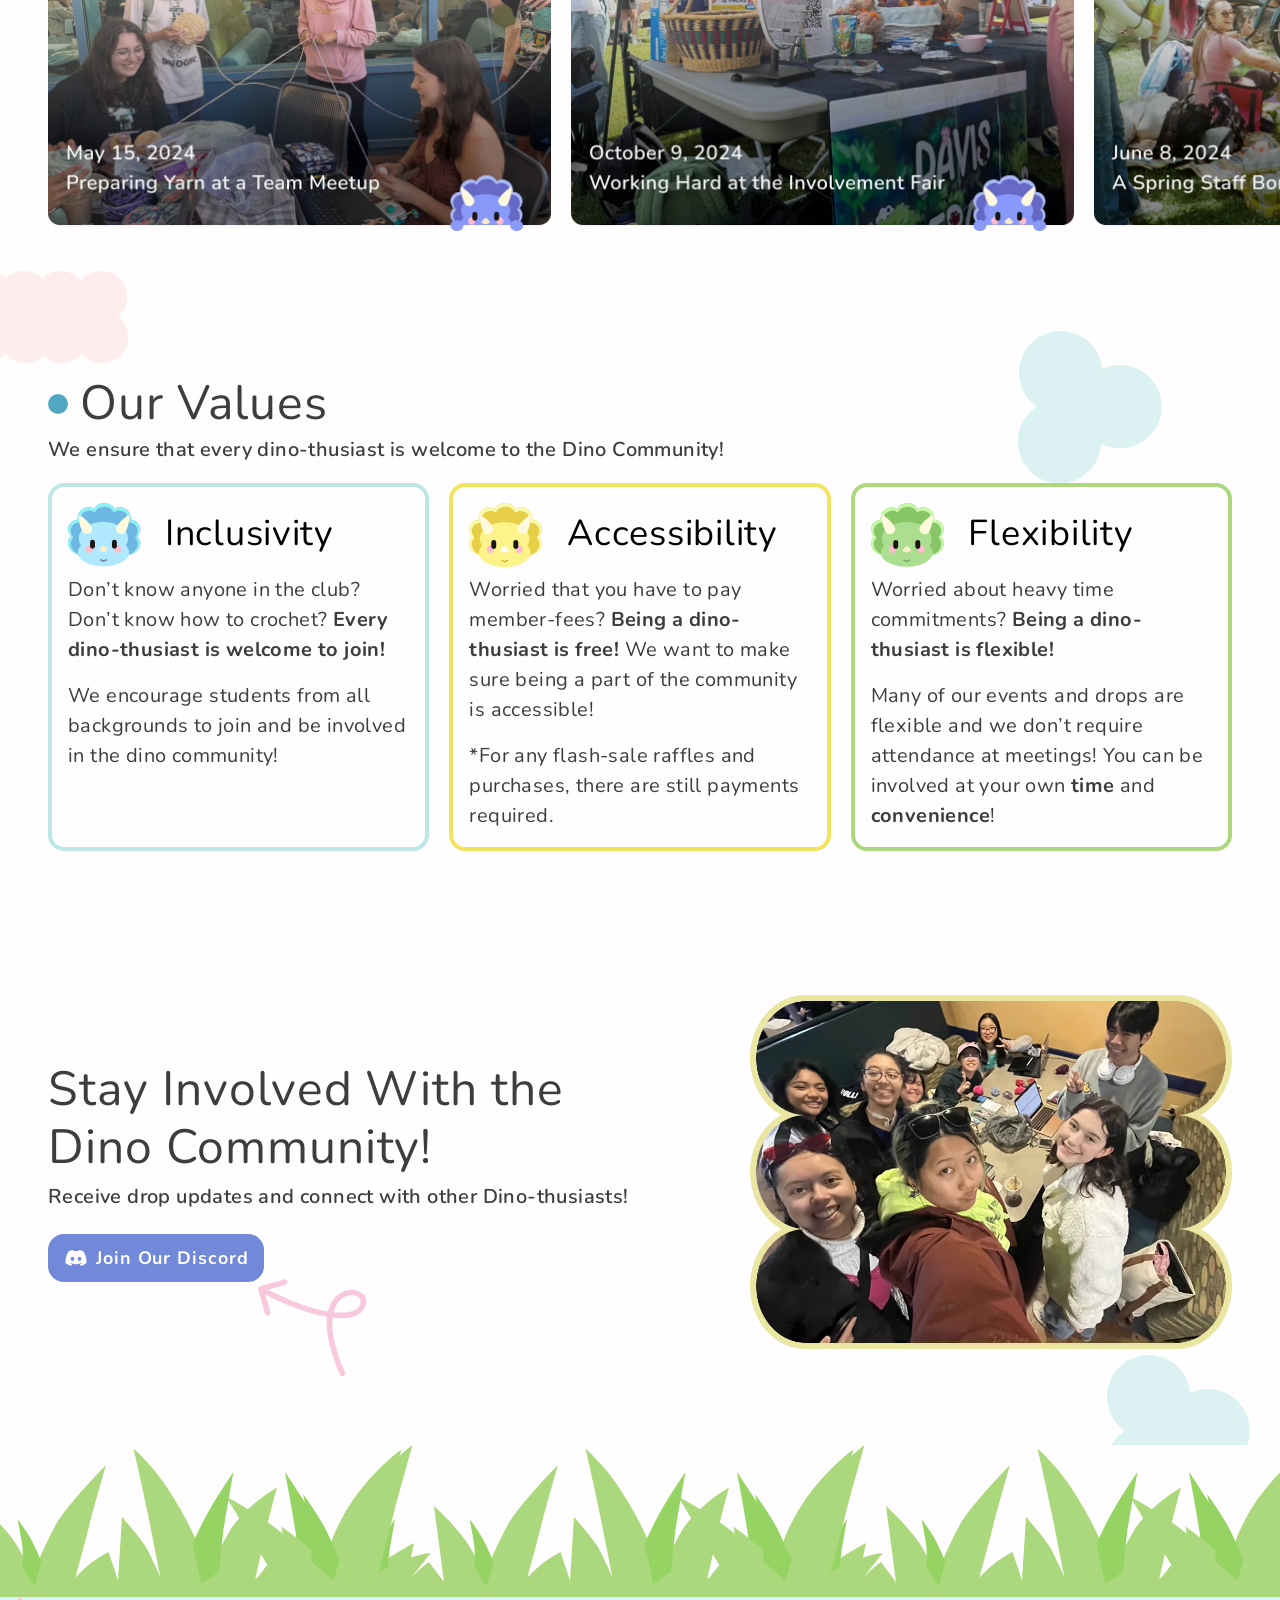
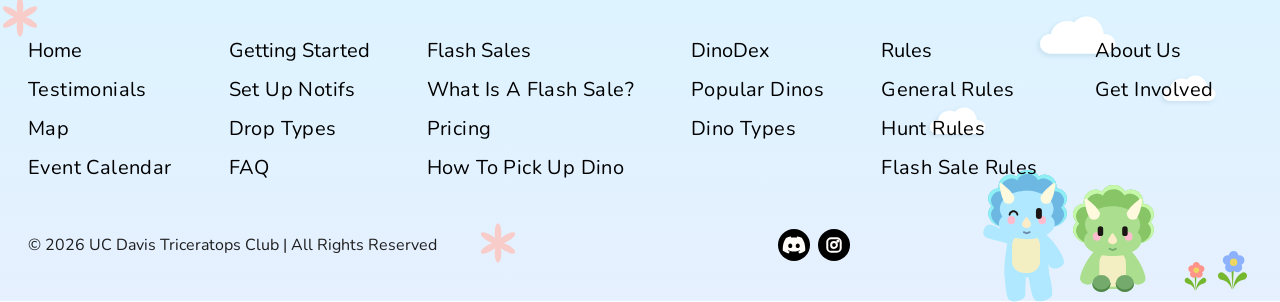
==== commit 567a0f9e: "Add missing page assets and bring Rules mobile layout in line with shared pages Ports the mobile-con" ====
--- a/about.html
+++ b/about.html
@@ -15,27 +15,27 @@
 
   <header class="site-header">
     <div class="site-header__inner">
-      <a href="/" class="site-logo">
+      <a href="index.html" class="site-logo">
         <img src="assets/logo.png" alt="UC Davis Triceratops Club logo">
       </a>
 
       <nav class="main-nav" aria-label="Primary">
-        <a class="main-nav__link" href="#">Home</a>
+        <a class="main-nav__link" href="index.html">Home</a>
         <div class="nav-dropdown">
-          <a class="main-nav__link" href="#">
+          <a class="main-nav__link" href="getting-started.html">
             Getting Started
             <img class="main-nav__chevron" src="assets/chevron-down.svg" alt="">
           </a>
           <div class="nav-dropdown__panel">
-            <a href="#">Flash Sales</a>
+            <a href="flash-sales.html">Flash Sales</a>
           </div>
         </div>
-        <a class="main-nav__link" href="#">DinoDex</a>
-        <a class="main-nav__link" href="#">Rules</a>
-        <a class="main-nav__link main-nav__link--current" href="#" aria-current="page">About Us</a>
+        <a class="main-nav__link" href="dinodex.html">DinoDex</a>
+        <a class="main-nav__link" href="rules.html">Rules</a>
+        <a class="main-nav__link main-nav__link--current" href="about.html" aria-current="page">About Us</a>
       </nav>
 
-      <a href="#" class="btn btn-discord">
+      <a href="https://discord.gg/MzDujDpgZ9" target="_blank" rel="noopener" class="btn btn-discord">
         <img src="assets/discord-icon.svg" alt="">
         Join Our Discord
       </a>
@@ -79,7 +79,7 @@
     </section>
 
     <!-- ===================== OUR MISSION ===================== -->
-    <section class="section section--mission">
+    <section class="section section--mission reveal">
       <div class="grid-12">
         <div class="col-span-12">
           <h2 class="section-heading"><span class="section-heading__dot"></span>Our Mission</h2>
@@ -113,7 +113,7 @@
          so there is no text overlay here — the captions live in
          each image's alt text instead.
     ========================================================= -->
-    <section class="section section--sneak">
+    <section class="section section--sneak reveal">
       <div class="grid-12">
         <div class="col-span-12">
           <h2 class="section-heading"><span class="section-heading__dot"></span>Sneak Peek</h2>
@@ -152,7 +152,7 @@
     </section>
 
     <!-- ===================== OUR VALUES ====================== -->
-    <section class="section section--values">
+    <section class="section section--values reveal">
       <div class="grid-12">
         <div class="col-span-12">
           <h2 class="section-heading"><span class="section-heading__dot"></span>Our Values</h2>
@@ -197,7 +197,7 @@
     </section>
 
     <!-- ==================== STAY INVOLVED ==================== -->
-    <section class="section section--involved">
+    <section class="section section--involved reveal" id="stay-involved">
       <div class="grid-12">
         <div class="col-span-6 involved__copy">
           <h2 class="text-h1 involved__title">Stay Involved With the Dino Community!</h2>
@@ -240,6 +240,17 @@
       <img class="footer-deco footer-deco--flower-small-1" src="assets/flower-small-1.svg" alt="" aria-hidden="true">
       <img class="footer-deco footer-deco--flower-small-2" src="assets/flower-small-2.svg" alt="" aria-hidden="true">
 
+      <!-- Mobile-only footer decorations (Figma node 4778:3836) —
+           exported as flat PNGs since the source vectors are each
+           built from 10-30 tiny primitives not worth hand-recreating. -->
+      <img class="footer-deco-m footer-deco-m--cloud1" src="assets/footer-cloud-1.png" alt="" aria-hidden="true">
+      <img class="footer-deco-m footer-deco-m--cloud2" src="assets/footer-cloud-2.png" alt="" aria-hidden="true">
+      <img class="footer-deco-m footer-deco-m--cloud3" src="assets/footer-cloud-3.png" alt="" aria-hidden="true">
+      <img class="footer-deco-m footer-deco-m--dino-blue" src="assets/footer-dino-blue.png" alt="" aria-hidden="true">
+      <img class="footer-deco-m footer-deco-m--dino-green" src="assets/footer-dino-green.png" alt="" aria-hidden="true">
+      <img class="footer-deco-m footer-deco-m--flower1" src="assets/footer-flower-1.png" alt="" aria-hidden="true">
+      <img class="footer-deco-m footer-deco-m--flower2" src="assets/footer-flower-2.png" alt="" aria-hidden="true">
+
       <div class="footer-columns">
         <div class="footer-column">
           <p class="footer-column__title">Home</p>
@@ -252,29 +263,38 @@
         <div class="footer-column">
           <p class="footer-column__title">Getting Started</p>
           <ul class="footer-column__links">
-            <li><a href="#">Set Up Notifs</a></li>
-            <li><a href="#">Drop Types</a></li>
-            <li><a href="#">FAQ</a></li>
+            <li><a href="getting-started.html#set-up-notifs">Set Up Notifs</a></li>
+            <li><a href="getting-started.html#drop-types">Drop Types</a></li>
+            <li><a href="getting-started.html#faq">FAQ</a></li>
+          </ul>
+        </div>
+        <div class="footer-column">
+          <p class="footer-column__title">Flash Sales</p>
+          <ul class="footer-column__links">
+            <li><a href="flash-sales.html#what-is">What Is A Flash Sale?</a></li>
+            <li><a href="flash-sales.html#pricing">Pricing</a></li>
+            <li><a href="flash-sales.html#pickup">How To Pick Up Dino</a></li>
           </ul>
         </div>
         <div class="footer-column">
           <p class="footer-column__title">DinoDex</p>
           <ul class="footer-column__links">
-            <li><a href="#">Popular Dinos</a></li>
-            <li><a href="#">Dino Types</a></li>
+            <li><a href="dinodex.html#popular-dinos">Popular Dinos</a></li>
+            <li><a href="dinodex.html#dino-types">Dino Types</a></li>
           </ul>
         </div>
         <div class="footer-column">
           <p class="footer-column__title">Rules</p>
           <ul class="footer-column__links">
-            <li><a href="#">Claiming Process</a></li>
+            <li><a href="rules.html#general-title">General Rules</a></li>
+            <li><a href="rules.html#hunt-title">Hunt Rules</a></li>
+            <li><a href="rules.html#flash-title">Flash Sale Rules</a></li>
           </ul>
         </div>
         <div class="footer-column">
           <p class="footer-column__title">About Us</p>
           <ul class="footer-column__links">
-            <li><a href="#">Get Involved</a></li>
-            <li><a href="#">Contact Form</a></li>
+            <li><a href="#stay-involved">Get Involved</a></li>
           </ul>
         </div>
       </div>
@@ -282,14 +302,65 @@
       <div class="footer-bottom">
         <p class="footer-copyright">© 2026 UC Davis Triceratops Club | All Rights Reserved</p>
         <div class="footer-social">
-          <a href="#" class="footer-social__icon"><img src="assets/email-icon.svg" alt="Email"></a>
-          <a href="#" class="footer-social__icon"><img src="assets/discord-social-icon.svg" alt="Discord"></a>
-          <a href="#" class="footer-social__icon"><img src="assets/instagram-social-icon.svg" alt="Instagram"></a>
+          <a href="https://discord.gg/MzDujDpgZ9" class="footer-social__icon" target="_blank" rel="noopener"><img src="assets/discord-social-icon.svg" alt="Discord"></a>
+          <a href="https://www.instagram.com/davis_triceratops/" class="footer-social__icon" target="_blank" rel="noopener"><img src="assets/instagram-social-icon.svg" alt="Instagram"></a>
         </div>
       </div>
     </div>
   </footer>
 
   <script src="nav.js" defer></script>
+  <script src="reveal.js" defer></script>
+  <script>
+    /* Sneak Peek carousel — drag-to-scroll only. No wheel handler here
+       on purpose: the carousel has no vertical overflow, so a normal
+       mouse-wheel scroll over it just scrolls the page as usual
+       instead of getting trapped. */
+    (function () {
+      'use strict';
+      var carousel = document.querySelector('.event-carousel');
+      if (!carousel) return;
+
+      /* Click-and-drag — disable snap while dragging so it tracks the
+         cursor exactly, then let it settle back into a snapped card on
+         release. A drag past a few pixels also suppresses the image's
+         native click/drag-ghost so a drag doesn't feel like it "caught"
+         on the photo. */
+      var dragging = false, moved = false, startX = 0, startScroll = 0;
+
+      carousel.addEventListener('mousedown', function (e) {
+        dragging = true;
+        moved = false;
+        startX = e.clientX;
+        startScroll = carousel.scrollLeft;
+        carousel.style.scrollSnapType = 'none';
+        carousel.classList.add('is-dragging');
+      });
+
+      window.addEventListener('mousemove', function (e) {
+        if (!dragging) return;
+        var dx = e.clientX - startX;
+        if (Math.abs(dx) > 3) moved = true;
+        carousel.scrollLeft = startScroll - dx;
+      });
+
+      function endDrag() {
+        if (!dragging) return;
+        dragging = false;
+        carousel.classList.remove('is-dragging');
+        carousel.style.scrollSnapType = '';
+      }
+      window.addEventListener('mouseup', endDrag);
+      carousel.addEventListener('mouseleave', endDrag);
+
+      carousel.addEventListener('click', function (e) {
+        if (moved) { e.preventDefault(); e.stopPropagation(); }
+      }, true);
+
+      carousel.querySelectorAll('img').forEach(function (img) {
+        img.setAttribute('draggable', 'false');
+      });
+    })();
+  </script>
 </body>
 </html>
--- a/styles.css
+++ b/styles.css
@@ -117,6 +117,12 @@
   color: var(--color-text);
   font-family: var(--font-body);
   padding-top: var(--nav-height); /* compensates for the fixed nav bar below */
+}
+
+/* Keeps anchor-linked sections (e.g. from the footer) from scrolling
+   their heading up underneath the fixed nav bar. */
+section[id] {
+  scroll-margin-top: var(--nav-height);
 }
 
 img {
@@ -286,8 +292,17 @@
   letter-spacing: var(--text-body-ls);
   white-space: nowrap;
   border-bottom: 1px solid transparent;
+  transition: border-bottom-color 300ms ease;
 }
 .main-nav__link:hover {
+  border-bottom-color: var(--color-text);
+}
+
+/* Current-page indicator — same underline the hover state uses, just
+   permanently on, plus bold. */
+.main-nav__link--current,
+.nav-dropdown__panel a[aria-current="page"] {
+  font-weight: 700;
   border-bottom-color: var(--color-text);
 }
 
@@ -302,12 +317,12 @@
    HEADER / NAV
 ============================================================ */
 .site-header {
-  width: 100%;
   background: var(--color-nav-bg);
   flex-shrink: 0;
   position: fixed;
   top: 0;
   left: 0;
+  right: 0;
   z-index: 30;
 }
 
@@ -317,6 +332,8 @@
   display: flex;
   align-items: center;
   justify-content: space-between;
+  flex-wrap: wrap;
+  row-gap: 8px;
   gap: 40px;
 }
 
@@ -331,6 +348,14 @@
   align-items: center;
   gap: 40px;
   flex-wrap: wrap;
+}
+
+/* Laptop range (1201-1800px, above the hamburger-menu breakpoint below) —
+   tighter gaps so the 5 nav links + Discord button always have room to
+   fit on one line without crowding the button past the page edge. */
+@media (min-width: 1201px) and (max-width: 1800px) {
+  .site-header__inner { gap: 24px; }
+  .main-nav { gap: 24px; }
 }
 
 /* "Getting Started" dropdown trigger + overlay */
@@ -360,7 +385,8 @@
   transition: opacity 0.15s ease;
 }
 
-.nav-dropdown:hover .nav-dropdown__panel {
+.nav-dropdown:hover .nav-dropdown__panel,
+.nav-dropdown:focus-within .nav-dropdown__panel {
   opacity: 1;
   visibility: visible;
 }
@@ -371,6 +397,7 @@
   letter-spacing: var(--text-body-ls);
   white-space: nowrap;
   border-bottom: 1px solid transparent;
+  transition: border-bottom-color 300ms ease;
 }
 .nav-dropdown__panel a:hover {
   border-bottom-color: var(--color-text);
@@ -443,6 +470,7 @@
 .hero__title {
   margin: 0 0 8px;
   font-family: var(--font-heading);
+  font-weight: 400;
   font-size: var(--text-title-size);
   line-height: var(--text-title-lh);
   letter-spacing: var(--text-title-ls);
@@ -490,6 +518,9 @@
   background-position:
     -226px bottom, 226px bottom, 678px bottom, 1130px bottom, 1582px bottom, 2034px bottom,
     2486px bottom, 2938px bottom, 3390px bottom, 3842px bottom, 4294px bottom, 4746px bottom;
+  /* Forces its own pixel-snapped GPU layer — without this the tiled
+     SVG blades get a hairline rasterization seam at the top. */
+  transform: translateZ(0);
 }
 
 .footer-content {
@@ -521,6 +552,13 @@
 .footer-deco--cloud3-back  { right: 65px;  top: 78px;   width: 61px; height: 33px; }
 .footer-deco--cloud3-front { right: 62px;  top: 77px;   width: 61px; height: 33px; }
 .footer-deco--dino-single  { right: 213px; top: 173px;  width: 85px; height: 132px; }
+
+/* Laptop-size nudge only (1001-1800px) — the cloud nearest "About Us"
+   sat too high against the column header at this width. */
+@media (max-width: 1800px) {
+  .footer-deco--cloud1-back  { top: 111px; }
+  .footer-deco--cloud1-front { top: 109px; }
+}
 .footer-deco--dino-duo     { right: 126px; bottom: 9px; width: 81px; height: 107px; }
 .footer-deco--flower-small-1 { right: 28px; bottom: 7px; width: 39px; height: 43px; }
 .footer-deco--flower-small-2 { right: 70px; bottom: 7px; width: 29px; height: 32px; }
@@ -551,6 +589,7 @@
   font-size: 20px;
   letter-spacing: 0.4px;
   border-bottom: 1px solid transparent;
+  transition: border-bottom-color 300ms ease;
 }
 .footer-column__links a:hover {
   border-bottom-color: var(--color-text);
@@ -603,7 +642,17 @@
 ============================================================ */
 
 body {
-  overflow-x: hidden;
+  /* "clip" here, not "hidden" — hidden forces this element's own
+     overflow-y to compute as "auto" (CSS Overflow spec: any
+     overflow-x other than visible forces the other axis off
+     visible too), which makes body its own independent scroll
+     container. Any page whose content is even 1px taller than
+     body's own box (any content filling it, not just scrollbars)
+     then gets a second, body-level scrollbar nested next to the
+     page's real one. "clip" clips the same horizontal bleed but
+     doesn't force that — confirmed on the DinoDex page, which hit
+     exactly this with a 1px mismatch. */
+  overflow-x: clip;
 }
 
 .nav-toggle {
@@ -704,7 +753,10 @@
 
   .mobile-menu__close {
     position: absolute;
-    top: 58px;
+    /* Matches the hamburger's own vertical center in the header, so the
+       X lands exactly where the hamburger was. Computed instead of a
+       flat value so it stays correct if --nav-height ever changes. */
+    top: calc((var(--nav-height) - 44px) / 2);
     right: 8px;
     width: 44px;
     height: 44px;
@@ -727,8 +779,29 @@
   .mobile-menu__close::before { transform: translate(-50%, -50%) rotate(45deg); }
   .mobile-menu__close::after  { transform: translate(-50%, -50%) rotate(-45deg); }
 
+  /* Same centering formula as the close button, just for the logo's
+     own height, so the two land on the same row — the logo at the
+     panel's left edge, the X at its right. */
+  .mobile-menu__logo {
+    position: absolute;
+    top: calc((var(--nav-height) - 50px) / 2);
+    left: 20px;
+  }
+  .mobile-menu__logo img {
+    width: 50px;
+    height: 50px;
+    object-fit: cover;
+  }
+
+  /* margin-top is measured from the panel's own top edge, but the close
+     button is absolutely positioned and overlaps part of it, so the gap
+     actually visible below the close button is margin-top minus the
+     close button's own bottom edge (~63px at the 82px nav-height
+     baseline), not the full 116px. margin-bottom has no such overlap, so
+     it's set to that same visible amount (116 - 63 = 53px) to match. */
   .mobile-menu__nav {
     margin-top: 116px;
+    margin-bottom: 53px;
     display: flex;
     flex-direction: column;
   }
@@ -746,20 +819,60 @@
     text-align: left;
     cursor: pointer;
     color: var(--color-text-secondary);
-    font-family: var(--font-heading);
+    font-family: var(--font-body);
     font-weight: 400;
     font-size: 24px;
     line-height: 1.2;
     letter-spacing: 0.02em;
   }
 
-  .mobile-menu__label {
+  /* Current page: bold + underlined, same treatment as the desktop nav.
+     The border sits on the text span (a shrink-wrapped flex item), not
+     the link itself, so it hugs the word instead of the full row width. */
+  .mobile-menu__link--current {
+    font-weight: 700;
+  }
+
+  .mobile-menu__link--current .mobile-menu__link-text {
+    border-bottom: 3px solid currentColor;
+  }
+
+  /* Split button: the chevron button is a separate, independently-
+     tappable control from the link. justify-content (not flex-grow on
+     the link) pushes it to the row's end, so the link's own underline
+     hugs just its text instead of stretching across the empty space
+     between the text and the chevron. */
+  .mobile-menu__trigger-row {
+    display: flex;
+    align-items: center;
+    justify-content: space-between;
+  }
+  .mobile-menu__trigger-link {
+    flex: none;
     border-bottom: 3px solid transparent;
   }
-  /* Expanded "Getting Started" is underlined — the text only, not the
-     chevron, which is why the label sits in its own span. */
-  .mobile-menu__trigger[aria-expanded="true"] .mobile-menu__label {
+  /* Expanded is underlined — keyed off the group's own open state
+     rather than the chevron button's, since the link and the toggle
+     are now two separate elements. Skipped when the trigger is also the
+     current-page link (e.g. opening "Getting Started" while on Flash
+     Sales): that case already gets its own text-hugging underline from
+     .mobile-menu__link--current below, and this border would stack a
+     second, lower one under the same word otherwise. */
+  .mobile-menu__group.is-open .mobile-menu__trigger-link:not(.mobile-menu__link--current) {
     border-bottom-color: currentColor;
+  }
+
+  .mobile-menu__chevron-btn {
+    flex: none;
+    display: flex;
+    align-items: center;
+    justify-content: center;
+    width: 44px;
+    height: 44px;
+    padding: 0;
+    border: none;
+    background: none;
+    cursor: pointer;
   }
 
   .mobile-menu__chevron {
@@ -769,7 +882,7 @@
     transform: rotate(180deg);
     transition: transform 300ms ease-in-out;
   }
-  .mobile-menu__trigger[aria-expanded="true"] .mobile-menu__chevron {
+  .mobile-menu__chevron-btn[aria-expanded="true"] .mobile-menu__chevron {
     transform: rotate(0deg);
   }
 
@@ -779,17 +892,38 @@
     transition: max-height 300ms ease-in-out;
   }
 
-  /* Children sit at the same indent and size as top-level items, just
-     closer together (52px pitch in the frame, versus 72px). */
+  /* Indented under its parent to read as a sub-item, now that it's the
+     dropdown's only entry rather than a duplicate of the trigger. */
   .mobile-menu__sublink {
-    padding: 11px 0;
-  }
-
-  .mobile-menu__social {
-    margin-top: auto;
-    padding-top: 40px;
-    justify-content: flex-end;
-  }
+    padding: 11px 0 11px 32px;
+  }
+
+  /* Shape matches Rules' mobile-menu CTA buttons. */
+  .mobile-menu__cta {
+    display: inline-flex;
+    align-items: center;
+    justify-content: center;
+    gap: 8px;
+    align-self: flex-start;
+    height: 48px;
+    padding: 12px 16px;
+    border-radius: 16px;
+    background: var(--color-discord-default);
+    color: var(--color-text-on-dark);
+    font-family: var(--font-body);
+    font-weight: 700;
+    font-size: 16px;
+    line-height: 1.3;
+    letter-spacing: 0.8px;
+    text-decoration: none;
+    white-space: nowrap;
+  }
+  .mobile-menu__cta img { width: 24px; height: 24px; }
+  .mobile-menu__cta + .mobile-menu__cta { margin-top: 12px; }
+  .mobile-menu__cta:last-of-type { margin-bottom: 40px; }
+  /* Same shape as the Discord button, just a red matching Instagram's
+     own brand gradient (the red stop between its orange and pink). */
+  .mobile-menu__cta--instagram { background: rgb(240, 49, 77); }
 
   body.menu-open {
     overflow: hidden;
@@ -822,13 +956,17 @@
   }
 
   /* ---------- Header ---------- */
+  /* Was a flat 160px that centered the logo, splitting the space evenly
+     above and below — but the notch/Dynamic Island only needs clearance
+     at the TOP, so that symmetric bottom padding was pure excess height.
+     Now: real safe-area inset at the top, a thin 16px everywhere else. */
   .has-mobile-menu {
-    --nav-height: 160px;
+    --nav-height: calc(env(safe-area-inset-top, 0px) + 82px);
   }
 
   .has-mobile-menu .site-header__inner {
     height: var(--nav-height);
-    padding: 0 var(--grid-margin);
+    padding: calc(env(safe-area-inset-top, 0px) + 16px) var(--grid-margin) 16px;
     gap: 0;
   }
 
@@ -881,6 +1019,35 @@
     align-items: flex-start;
     gap: 16px;
   }
+
+  /* Small black icon-only circles become the same Discord/Instagram pill
+     CTA buttons used in the mobile nav overlay (.mobile-menu__cta),
+     stacked instead of side-by-side. The label text is CSS-generated so
+     the shared HTML doesn't need touching — only this breakpoint sees
+     it, desktop keeps the plain icon circles. */
+  .footer-social {
+    flex-direction: column;
+    align-items: flex-start;
+    gap: 12px;
+  }
+  .footer-social__icon {
+    width: auto;
+    height: 48px;
+    padding: 12px 16px;
+    border-radius: 16px;
+    gap: 8px;
+    background: var(--color-discord-default);
+    color: var(--color-text-on-dark);
+    font-family: var(--font-body);
+    font-weight: 700;
+    font-size: 16px;
+    line-height: 1.3;
+    letter-spacing: 0.8px;
+    white-space: nowrap;
+  }
+  .footer-social__icon[href*="instagram"] { background: rgb(240, 49, 77); }
+  .footer-social__icon[href*="discord"]::after { content: "Join Our Discord"; }
+  .footer-social__icon[href*="instagram"]::after { content: "Follow Our Instagram"; }
 
   /* Mobile placements from the 393 frame. Note the asset names are
      misleading: dino-single is the blue one, dino-duo the green. */
@@ -946,3 +1113,36 @@
   width: 24px;
   height: 24px;
 }
+
+/* ============================================================
+   SCROLL-REVEAL (fade + rise as content enters the viewport)
+   Shared across every page. A page only needs:
+
+       <script src="reveal.js" defer></script>
+
+   then add class="reveal" to whatever content blocks should fade
+   in (section headers, card grids, etc. — see reveal.js for the
+   exact mechanism). Ported from the Rules page, which keeps its
+   own copy of this same CSS/JS rather than loading these shared
+   files, so its existing behavior is untouched.
+
+   Scoped under html.js (added by reveal.js) so a page that hasn't
+   added the script tag yet — or has JS disabled — shows .reveal
+   content normally instead of leaving it invisible forever. */
+.js .reveal {
+  opacity: 0;
+  transform: translateY(24px);
+  transition: opacity 0.6s ease, transform 0.6s ease;
+}
+.js .reveal.is-visible {
+  opacity: 1;
+  transform: none;
+}
+
+@media (prefers-reduced-motion: reduce) {
+  .reveal {
+    opacity: 1;
+    transform: none;
+    transition: none;
+  }
+}
--- a/about.css
+++ b/about.css
@@ -16,6 +16,10 @@
    without turning the vertical axis into a scroll container.
    ------------------------------------------------------------ */
 .page-content { position: relative; overflow-x: clip; }
+
+/* Mobile-only footer decoration scaffold — matches DinoDex's footer
+   exactly; see the @media (max-width: 640px) block below. */
+.footer-deco-m { display: none; position: absolute; pointer-events: none; }
 
 .page-deco {
   position: absolute;
@@ -42,6 +46,11 @@
 .deco--cloud-pink-l   { top: 1767px; left: -153px; width: 281px; }
 .deco--cloud-blue-r   { top: 1827px; right:  118px; width: 144px; }
 .deco--cloud-blue-b   { top: 2866px; right:   30px; width: 144px; }
+/* Laptop range only (1001-1800px) — the 2560px monitor keeps its
+   existing position. */
+@media (max-width: 1800px) {
+  .deco--cloud-blue-b { top: 2851px; }
+}
 
 /* --- Hero ---------------------------------------------------
    styles.css hardcodes .hero at 600px. The About Us frame's hero
@@ -64,26 +73,27 @@
   margin: 0 0 4px;
   font-family: var(--font-heading);
   font-weight: 400;
-  font-size: var(--text-h2-size);
-  line-height: var(--text-h2-lh);
-  letter-spacing: var(--text-h2-ls);
+  font-size: var(--text-h1-size);
+  line-height: var(--text-h1-lh);
+  letter-spacing: var(--text-h1-ls);
   color: var(--color-text-secondary);
 }
 
 .section-heading__dot {
   flex: 0 0 auto;
-  width: 12px;
-  height: 12px;
+  width: 20px;
+  height: 20px;
   border-radius: 50%;
-  background: var(--color-accent-lightblue);
+  background: #52A7C2;
 }
 
 .section-subtitle {
   margin: 0 0 40px;
   font-family: var(--font-body);
-  font-size: var(--text-subtitle2-size);
-  line-height: var(--text-subtitle2-lh);
-  letter-spacing: var(--text-subtitle2-ls);
+  font-weight: 600;
+  font-size: var(--text-subtitle1-size);
+  line-height: var(--text-subtitle1-lh);
+  letter-spacing: var(--text-subtitle1-ls);
   color: var(--color-text-secondary);
 }
 
@@ -121,15 +131,40 @@
    rounded corners, so the card is just a sized container — no
    overlay, no border-radius, no overflow clipping.
    ------------------------------------------------------------ */
+/* Mission/Values keep their subtitle flush — the next row (photo/copy
+   or value-cards) is a grid sibling inside the same .grid-12, so the
+   grid's own 20px gap already supplies the spacing. Sneak Peek's
+   carousel isn't a grid child, so it needs the 20px here instead. */
+.section--mission .section-subtitle,
+.section--values .section-subtitle {
+  margin-bottom: 0;
+}
+
+.section--sneak .section-subtitle {
+  margin-bottom: 20px;
+}
+
 .event-carousel {
   display: flex;
   gap: var(--grid-gutter);
   padding: 0 var(--grid-margin);
   overflow-x: auto;
+  overscroll-behavior-x: contain;
   scroll-snap-type: x mandatory;
+  /* Mandatory snapping only ever rests at a valid snap point, and
+     padding on the scroll container isn't one — so at rest it was
+     always jumping past the left padding straight to card 1's
+     edge, landing flush at x:0 instead of lined up with the page's
+     margin like everything else. scroll-padding (unlike regular
+     padding) IS honored by the snap algorithm, so "start" now
+     correctly rests with the margin showing. */
+  scroll-padding-left: var(--grid-margin);
+  scroll-padding-right: var(--grid-margin);
   scrollbar-width: none;
+  cursor: grab;
 }
 .event-carousel::-webkit-scrollbar { display: none; }
+.event-carousel.is-dragging { cursor: grabbing; user-select: none; }
 
 .event-card {
   flex: 0 0 503px;
@@ -143,8 +178,8 @@
 
 /* --- Our Values --------------------------------------------- */
 .value-card {
-  padding: 24px;
-  border: 2px solid;
+  padding: 16px;
+  border: 4px solid;
   border-radius: var(--radius-button);
   background: var(--color-bg);
 }
@@ -159,29 +194,28 @@
 .value-card__head {
   display: flex;
   align-items: center;
-  gap: 12px;
-  margin-bottom: 16px;
-}
-
-/* The dino SVGs are 73x64 / 74x65 — never force them square.
-   Width matches the ~78px the icon occupies in the Figma frame;
-   height: auto keeps each one's own ratio. */
-.value-card__head img { width: 76px; height: auto; }
+  gap: 24px;
+  margin-bottom: 8px;
+}
+
+/* Matches the 64px icon height used by .info-card__head on the
+   Getting Started / Flash Sales pages, for sizing consistency. */
+.value-card__head img { height: 64px; width: auto; }
 
 .value-card__title {
   margin: 0;
   font-family: var(--font-heading);
   font-weight: 400;
-  font-size: var(--text-h3-size);
-  line-height: var(--text-h3-lh);
-  letter-spacing: var(--text-h3-ls);
+  font-size: var(--text-h2-size);
+  line-height: var(--text-h2-lh);
+  letter-spacing: var(--text-h2-ls);
 }
 
 .value-card p {
   margin: 0;
-  font-size: var(--text-subtitle2-size);
-  line-height: 1.5;
-  letter-spacing: var(--text-subtitle2-ls);
+  font-size: var(--text-body-size);
+  line-height: var(--text-body-lh);
+  letter-spacing: var(--text-body-ls);
   color: var(--color-text-secondary);
 }
 
@@ -205,7 +239,7 @@
   width: 97px;
   z-index: -1;
   pointer-events: none;
-  transform: rotate(90deg) scale(0.85);
+  transform: rotate(120deg) scale(0.85);
 }
 
 .involved__title {
@@ -233,6 +267,39 @@
    styles.css and the other pages.
    ============================================================ */
 @media (max-width: 640px) {
+  /* Footer: matches DinoDex's mobile footer exactly (same 2-column
+     explicit grid, grass tiling and flat-PNG decorations), instead of
+     this page's own footer falling back to styles.css's plainer shared
+     mobile rules. */
+  .site-footer { margin-top: 64px; }
+  .footer-content { padding-bottom: 155px; }
+  .footer-columns {
+    display: grid;
+    grid-template-columns: 1fr 1fr;
+    column-gap: 32px;
+    row-gap: 60px;
+  }
+  .footer-column:nth-child(1) { grid-column: 1; grid-row: 1; }
+  .footer-column:nth-child(2) { grid-column: 2; grid-row: 1; }
+  .footer-column:nth-child(3) { grid-column: 1; grid-row: 2; }
+  .footer-column:nth-child(4) { grid-column: 2; grid-row: 2; }
+  .footer-column:nth-child(5) { grid-column: 1; grid-row: 3; }
+  .footer-grass {
+    height: 45px;
+    background-size: 195px 45px;
+    background-image: url('assets/grass.svg'), url('assets/grass.svg'), url('assets/grass.svg'), url('assets/grass.svg'), url('assets/grass.svg');
+    background-position: -120px bottom, -10px bottom, 100px bottom, 210px bottom, 320px bottom;
+  }
+  .footer-deco { display: none; }
+  .footer-deco-m { display: block; }
+  .footer-deco-m--cloud1 { left: -30px; top: 18px; width: 42px; height: 47px; }
+  .footer-deco-m--cloud2 { left: 264px; top: 354px; width: 95px; height: 57px; }
+  .footer-deco-m--cloud3 { left: 352px; top: 152px; width: 46px; height: 45px; }
+  .footer-deco-m--dino-blue { left: 21px; bottom: 0; width: 62px; height: 94px; }
+  .footer-deco-m--dino-green { left: 86px; bottom: 1px; width: 59px; height: 77px; }
+  .footer-deco-m--flower1 { left: 187px; bottom: 0; width: 29px; height: 31px; }
+  .footer-deco-m--flower2 { left: 164px; bottom: 0; width: 21px; height: 23px; }
+
   /* 40px top and bottom on each section gives the 80px separator
      between adjacent sections. */
   .section {
@@ -341,12 +408,27 @@
     display: none;
   }
 
-  /* Scoped under .page-deco so it outranks the blanket hide above —
-     `.deco--marker` alone loses on specificity. */
+  /* Removed from mobile per request (was previously the one .deco
+     kept visible here, beside "Our Mission"). */
   .page-deco .deco--marker {
-    display: block;
-    top: 332px;
-    left: 52%;
-    width: 44px;
-  }
-}
+    display: none;
+  }
+}
+
+/* ============================================================
+   DESKTOP-ONLY (>1800px — e.g. a 2560x1440 monitor). Placed at the
+   end of the file so it wins the cascade over the base rules above
+   it (same selectors/specificity — later in source wins). ============================================================ */
+@media (min-width: 1801px) {
+  /* +100px side margin, matching DinoDex. Both .grid-12 (body
+     content) and the shared .hero__content (hero TEXT — the hero
+     photo itself stays full-bleed) read from --grid-margin, so
+     overriding it at :root, scoped to this page's own stylesheet,
+     moves both together without touching styles.css or any other
+     page. Nav/footer don't use this variable outside their own
+     ≤640px mobile rules, so they're unaffected. */
+  :root { --grid-margin: 148px; }
+  /* All hero banners sitewide match Getting Started's original
+     498px (this page's own .hero override is normally 476px). */
+  .hero { height: 498px; }
+}
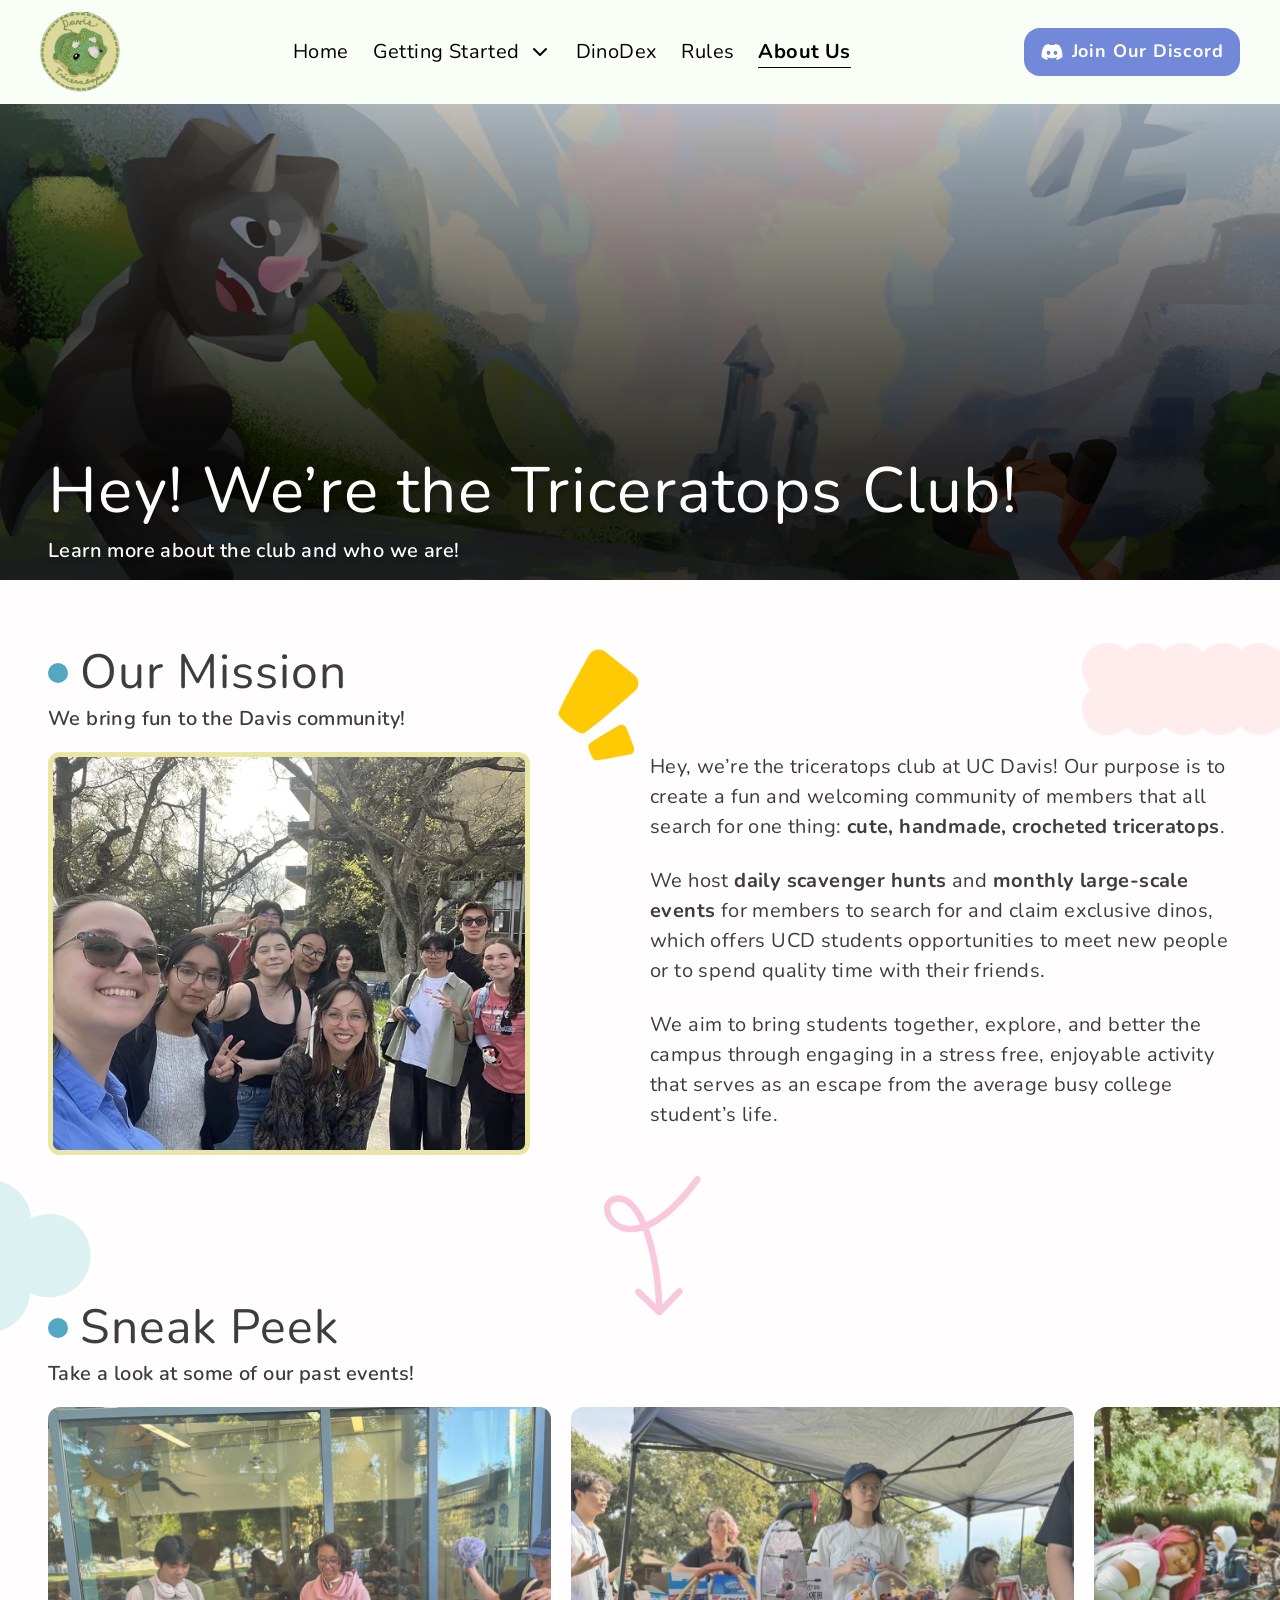
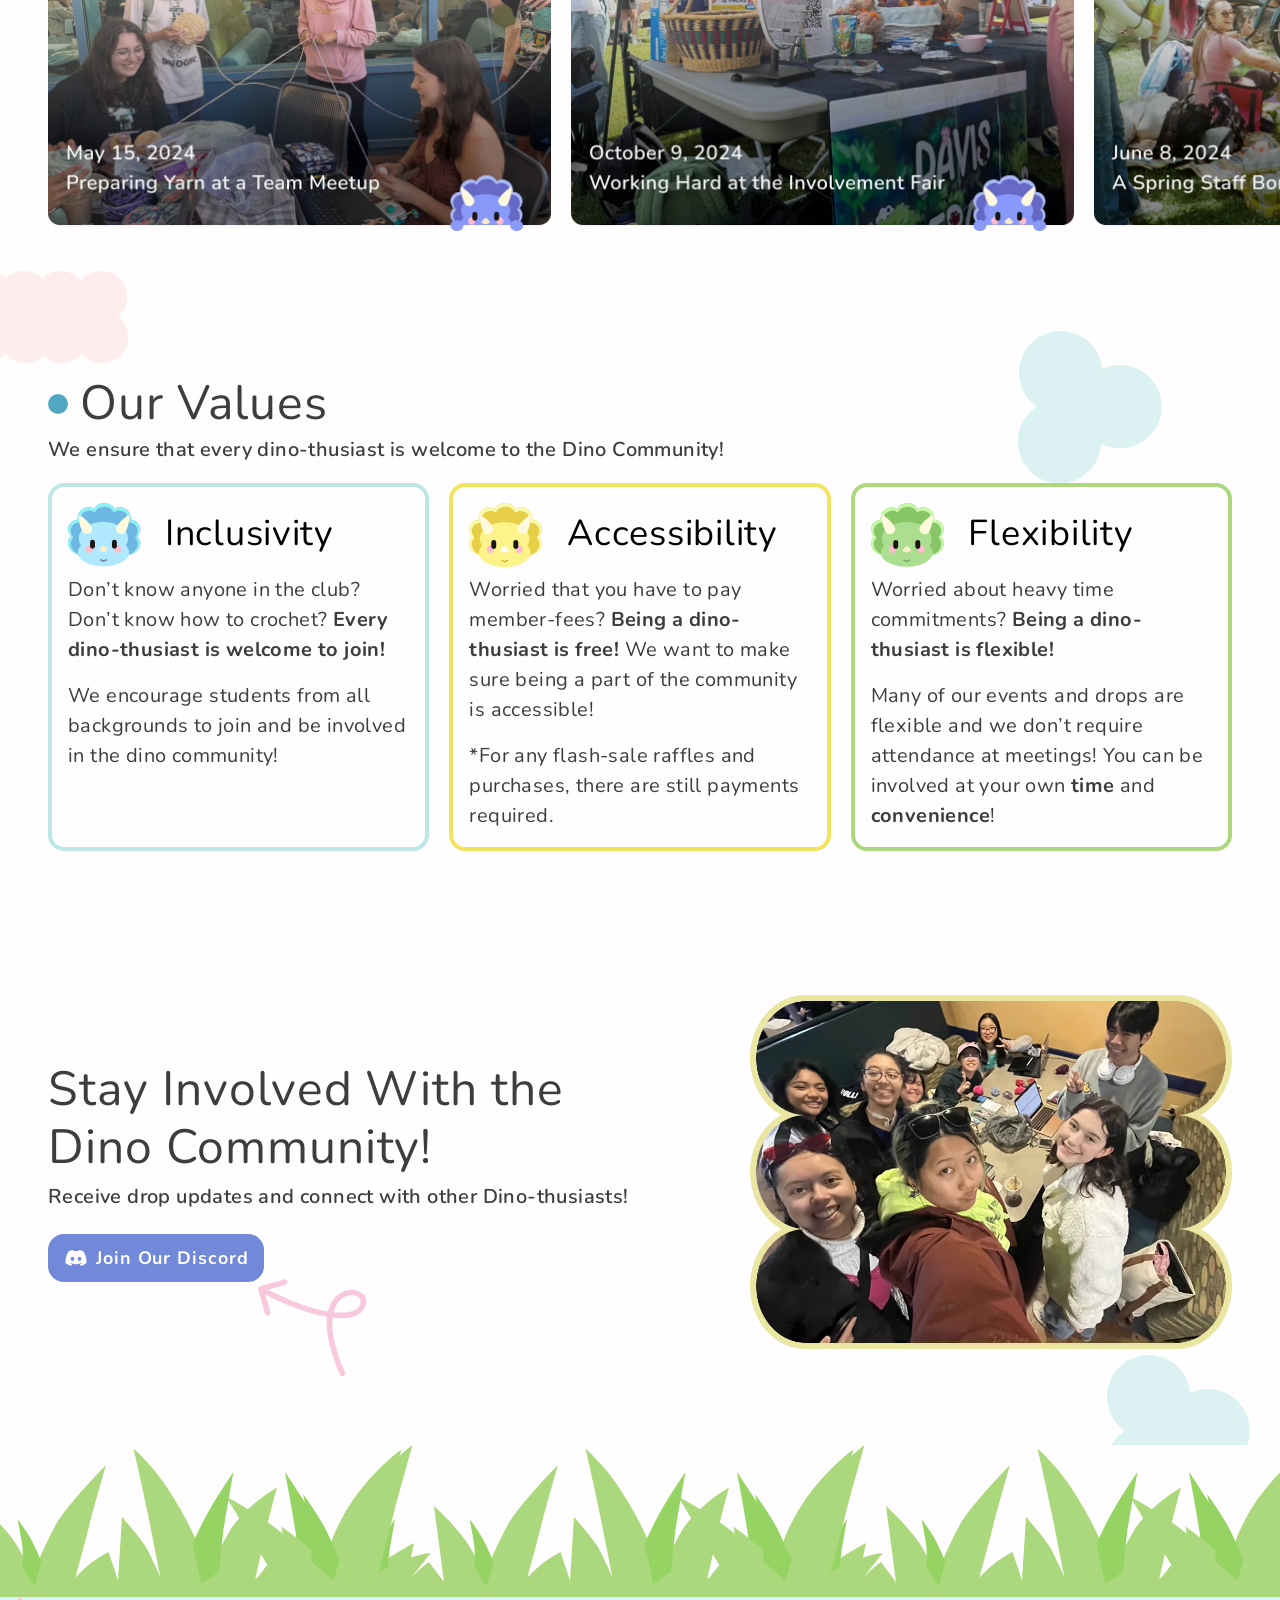
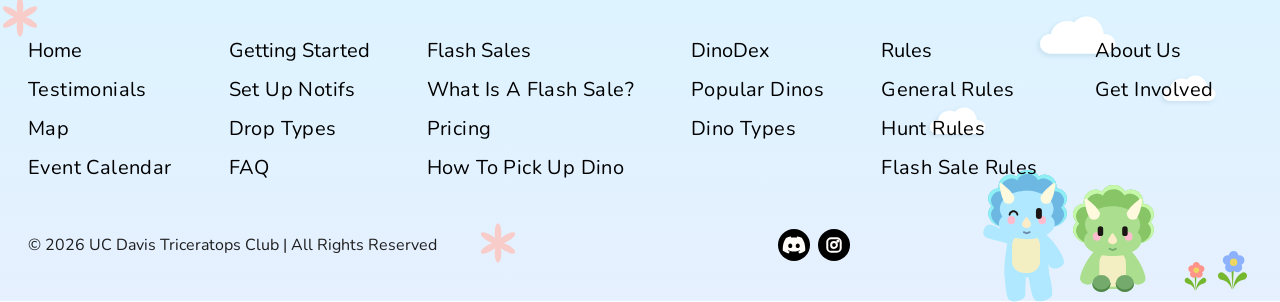
==== commit 1d49af96: "Set the site logo as the browser tab favicon Adds a link rel="icon" pointing at the existing assets/" ====
--- a/about.html
+++ b/about.html
@@ -4,6 +4,7 @@
   <meta charset="UTF-8">
   <meta name="viewport" content="width=device-width, initial-scale=1.0">
   <title>About Us — UC Davis Triceratops Club</title>
+  <link rel="icon" href="assets/logo.png" type="image/png">
   <link rel="preconnect" href="https://fonts.googleapis.com">
   <link rel="preconnect" href="https://fonts.gstatic.com" crossorigin>
   <link href="https://fonts.googleapis.com/css2?family=Nunito:wght@400;600;700&display=swap" rel="stylesheet">
@@ -255,9 +256,9 @@
         <div class="footer-column">
           <p class="footer-column__title">Home</p>
           <ul class="footer-column__links">
-            <li><a href="#">Testimonials</a></li>
-            <li><a href="#">Map</a></li>
-            <li><a href="#">Event Calendar</a></li>
+            <li><a href="index.html#community">Testimonials</a></li>
+            <li><a href="index.html#heatmap">Map</a></li>
+            <li><a href="index.html#events">Event Calendar</a></li>
           </ul>
         </div>
         <div class="footer-column">
--- a/styles.css
+++ b/styles.css
@@ -695,7 +695,7 @@
 
   .has-mobile-menu .nav-toggle {
     display: flex;
-    align-items: flex-end;
+    align-items: center;
   }
 
   /* Fallback for pages without nav.js: the nav scrolls sideways
@@ -838,14 +838,13 @@
   }
 
   /* Split button: the chevron button is a separate, independently-
-     tappable control from the link. justify-content (not flex-grow on
-     the link) pushes it to the row's end, so the link's own underline
-     hugs just its text instead of stretching across the empty space
-     between the text and the chevron. */
+     tappable control from the link, placed right next to the text
+     instead of pushed to the row's far end. */
   .mobile-menu__trigger-row {
     display: flex;
     align-items: center;
-    justify-content: space-between;
+    justify-content: flex-start;
+    gap: 8px;
   }
   .mobile-menu__trigger-link {
     flex: none;
@@ -921,9 +920,18 @@
   .mobile-menu__cta img { width: 24px; height: 24px; }
   .mobile-menu__cta + .mobile-menu__cta { margin-top: 12px; }
   .mobile-menu__cta:last-of-type { margin-bottom: 40px; }
-  /* Same shape as the Discord button, just a red matching Instagram's
-     own brand gradient (the red stop between its orange and pink). */
-  .mobile-menu__cta--instagram { background: rgb(240, 49, 77); }
+  /* Same shape as the Discord button, recolored with the same gradient
+     blobs (blue/purple/pink/orange/yellow over a red base) as the
+     Instagram CTA on the home page's closing section, so the two match. */
+  .mobile-menu__cta--instagram {
+    background:
+      radial-gradient(circle at 15% 20%, #0c6acf 0%, transparent 42%),
+      radial-gradient(circle at 35% 10%, #a139bf 0%, transparent 45%),
+      radial-gradient(circle at 55% 35%, #e732b1 0%, transparent 48%),
+      radial-gradient(circle at 75% 60%, #ff8f41 0%, transparent 50%),
+      radial-gradient(circle at 92% 85%, #ffde46 0%, transparent 55%),
+      #ff4c5b;
+  }
 
   body.menu-open {
     overflow: hidden;
@@ -1045,9 +1053,17 @@
     letter-spacing: 0.8px;
     white-space: nowrap;
   }
-  .footer-social__icon[href*="instagram"] { background: rgb(240, 49, 77); }
+  .footer-social__icon[href*="instagram"] {
+    background:
+      radial-gradient(circle at 15% 20%, #0c6acf 0%, transparent 42%),
+      radial-gradient(circle at 35% 10%, #a139bf 0%, transparent 45%),
+      radial-gradient(circle at 55% 35%, #e732b1 0%, transparent 48%),
+      radial-gradient(circle at 75% 60%, #ff8f41 0%, transparent 50%),
+      radial-gradient(circle at 92% 85%, #ffde46 0%, transparent 55%),
+      #ff4c5b;
+  }
   .footer-social__icon[href*="discord"]::after { content: "Join Our Discord"; }
-  .footer-social__icon[href*="instagram"]::after { content: "Follow Our Instagram"; }
+  .footer-social__icon[href*="instagram"]::after { content: "Check Our Instagram"; }
 
   /* Mobile placements from the 393 frame. Note the asset names are
      misleading: dino-single is the blue one, dino-duo the green. */
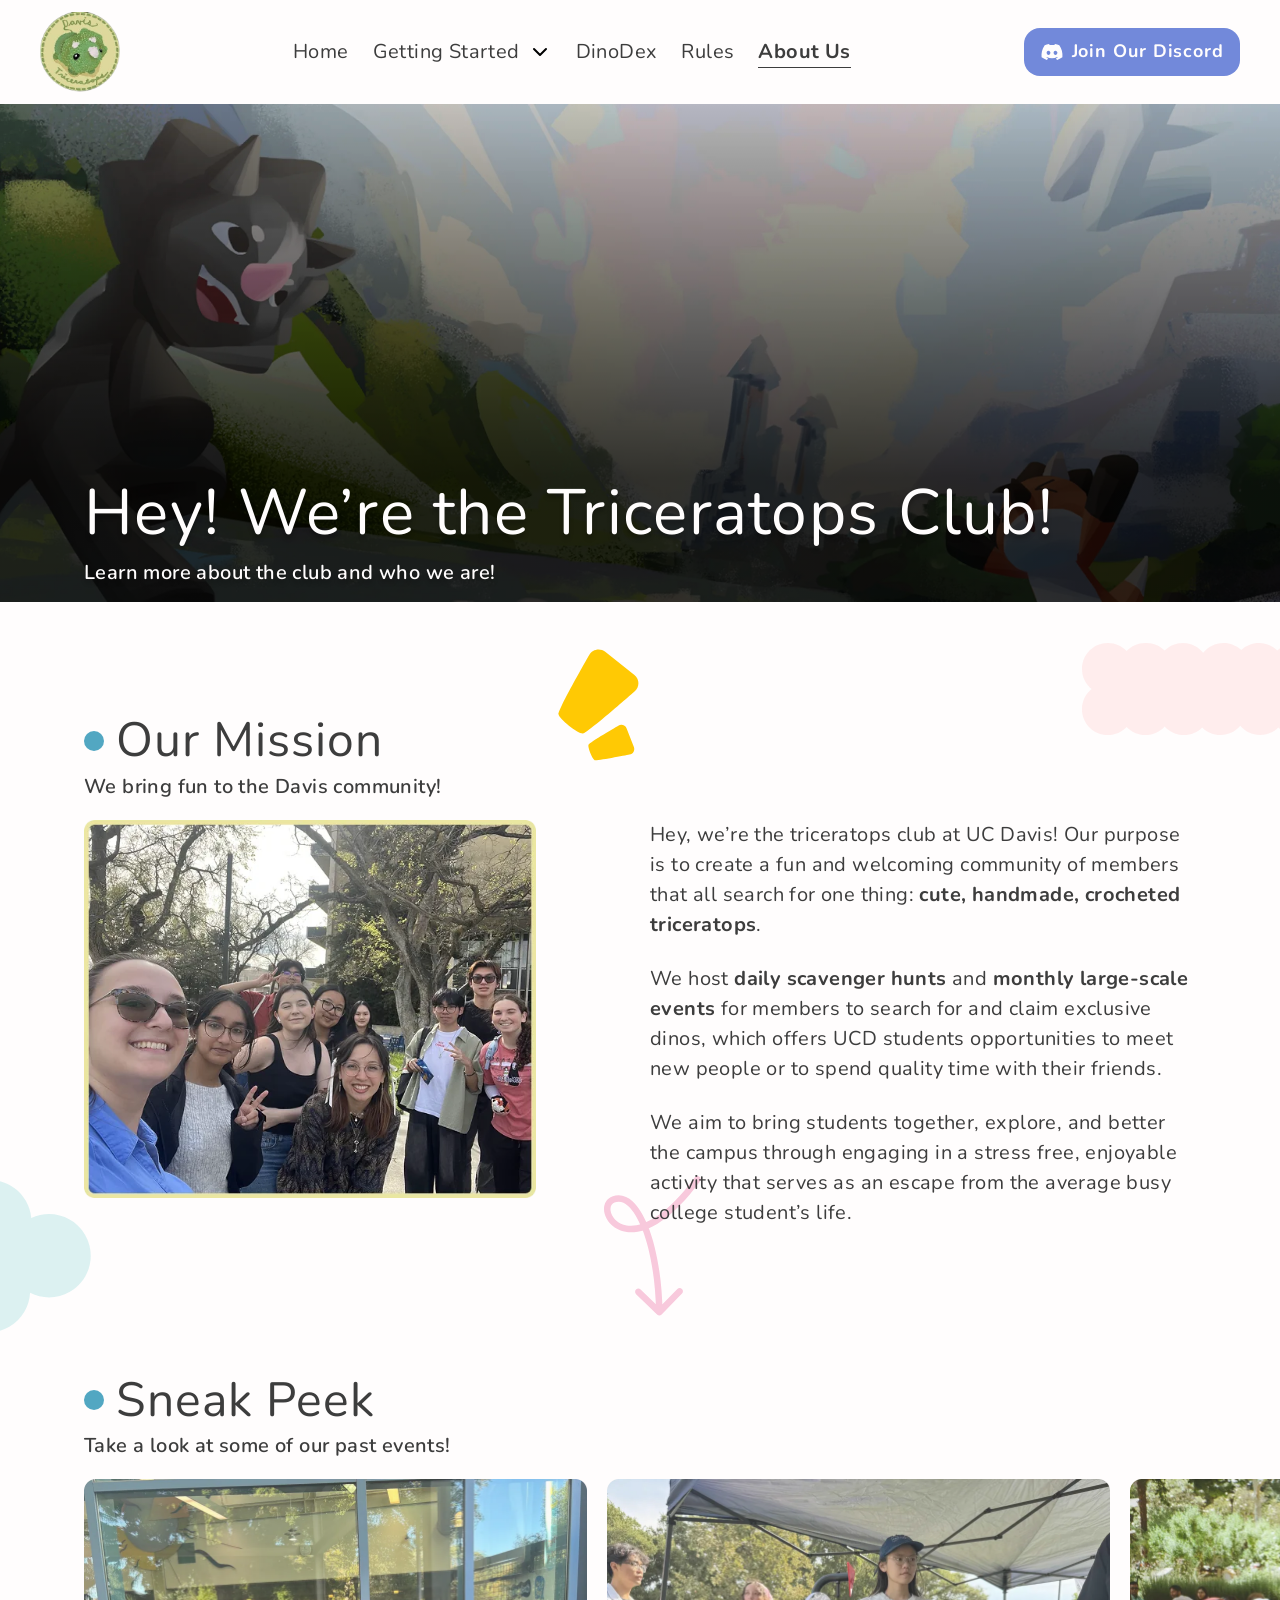
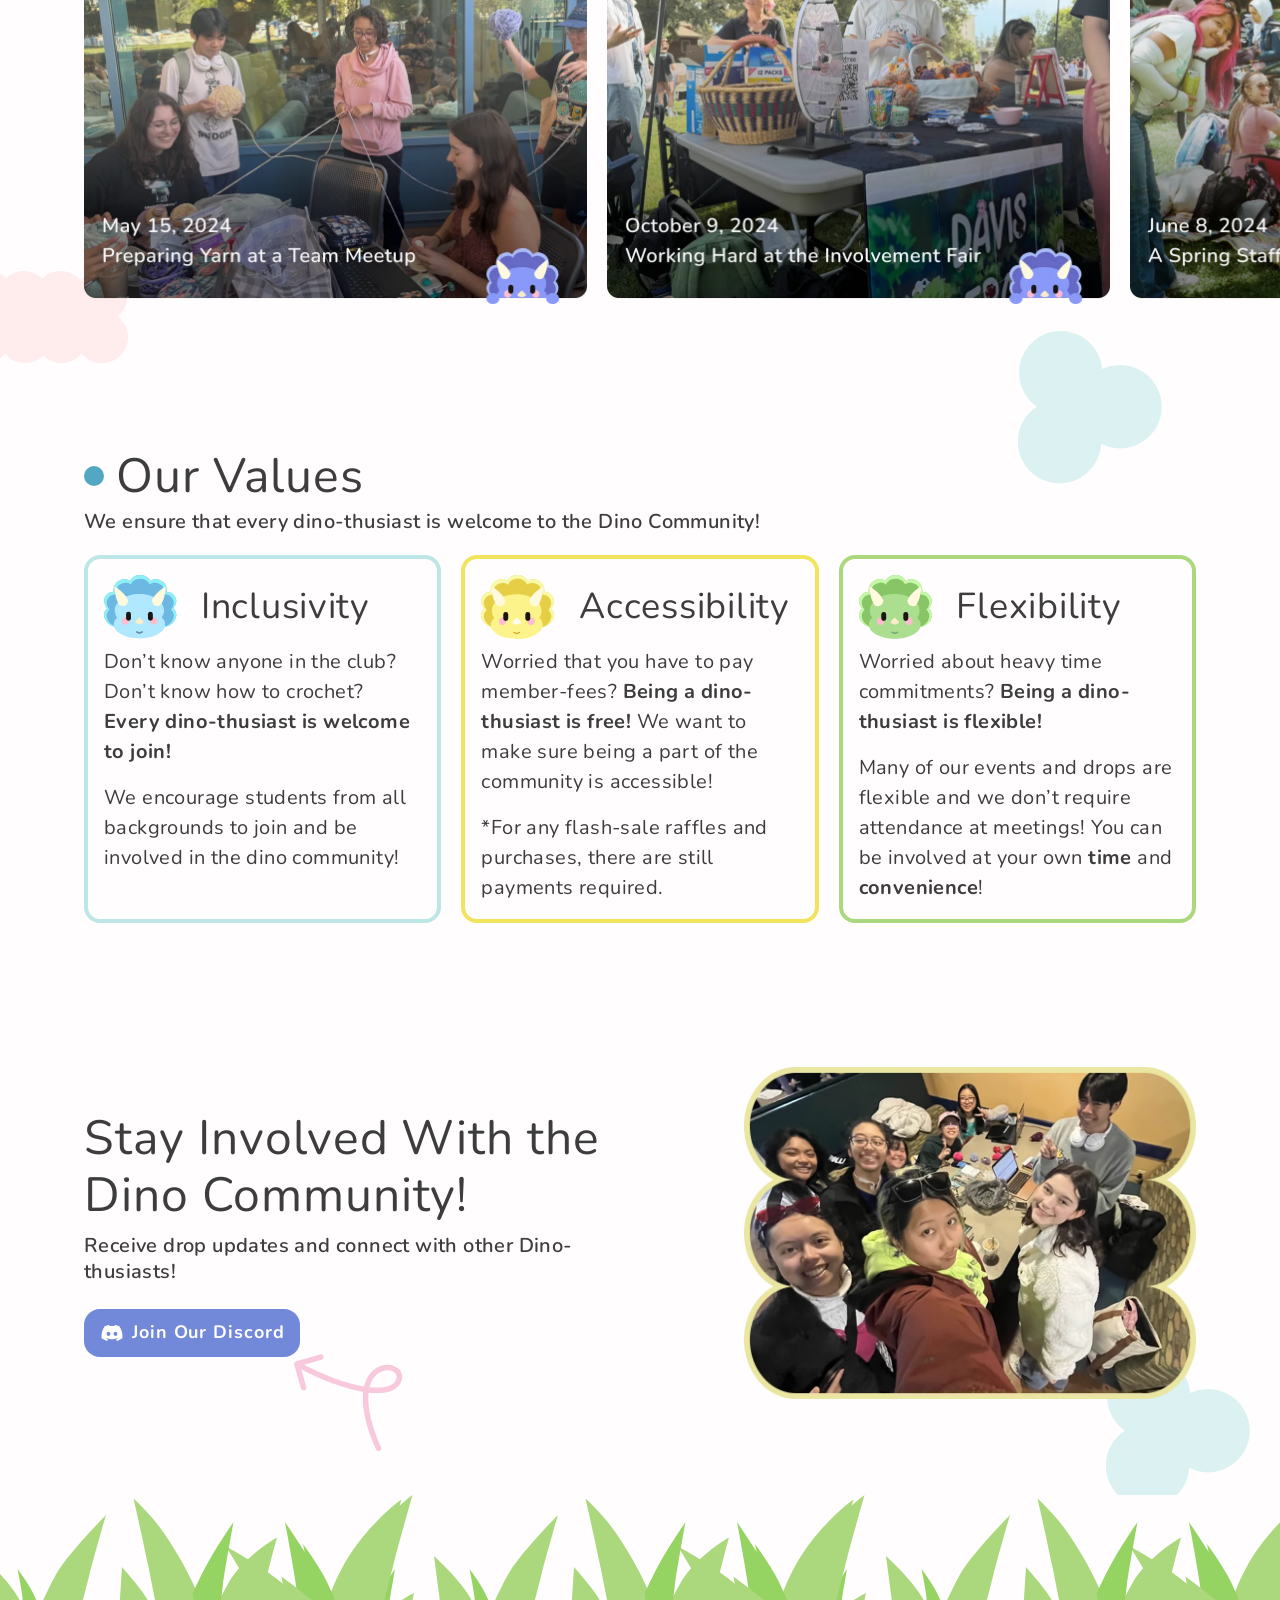
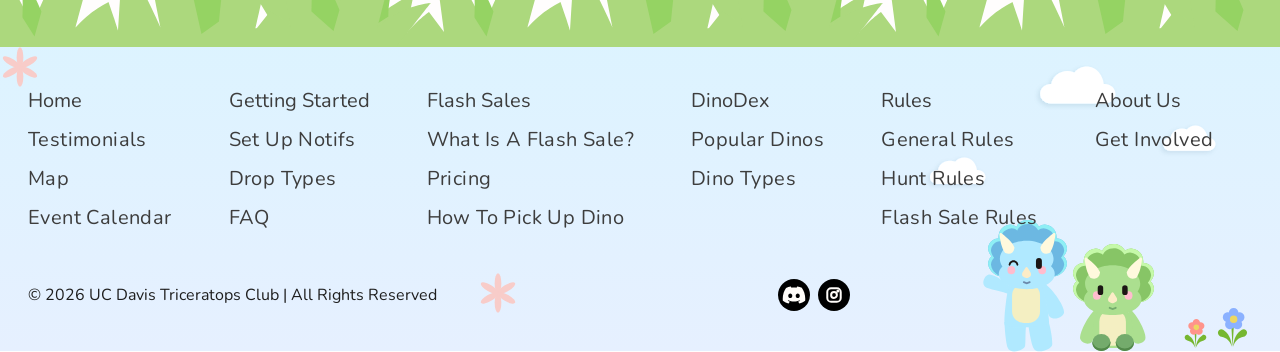
==== commit 6edbacf9: "Add Cloudflare Web Analytics beacon to all pages Enables page view and visit tracking for the case s" ====
--- a/about.html
+++ b/about.html
@@ -363,5 +363,6 @@
       });
     })();
   </script>
+  <!-- Cloudflare Web Analytics --><script type='module' src='https://static.cloudflareinsights.com/beacon.min.js' data-cf-beacon='{"token": "4a8cd212c6164a908e230b89180678a8"}'></script><!-- End Cloudflare Web Analytics -->
 </body>
 </html>
--- a/styles.css
+++ b/styles.css
@@ -7,12 +7,10 @@
    should read colors/type from these variables instead of
    hardcoding values, so the whole site stays in sync.
 
-   NOTE — flagging so nobody re-derives this from scratch later:
-   the Color Palette page labels body text "#3D3D3D," but the
-   real nav/footer instances all use pure black. Kept black
-   (--color-text) since that's what's actually deployed, and
-   added #3D3D3D as --color-text-secondary in case it's
-   intentional for other page content — worth confirming.
+   NOTE: the Color Palette page labels body text "#3D3D3D," while the
+   real nav/footer instances (as originally deployed) used pure black.
+   Confirmed by direct request that #3D3D3D is correct everywhere —
+   --color-text now matches --color-text-secondary.
 
    The 12-column grid (node 855:512) doesn't show up as layers —
    it's a Figma layout-grid guide on the frame, not real content,
@@ -22,7 +20,7 @@
 :root {
   /* Core */
   --color-bg: #fffdfd;
-  --color-text: #000000;
+  --color-text: #3d3d3d;
   --color-text-secondary: #3d3d3d; /* documented "text-on-light" token — see note above */
   --color-text-muted: #1e1e1e; /* actual color used on the real footer copyright line */
   --color-text-on-dark: #fffdfd;
@@ -36,7 +34,7 @@
   --color-neutral-border: #919191; /* form borders */
 
   /* Nav + footer chrome */
-  --color-nav-bg: #f9fff7;
+  --color-nav-bg: #fffdfd; /* matches --color-bg so the fixed header doesn't show a seam against the page */
   --color-footer-gradient-start: #e6f0ff;
   --color-footer-gradient-end: #d8f5ff;
   --color-social-bg: #000000;
@@ -95,6 +93,18 @@
   --text-subtitle2-size: 16px; --text-subtitle2-lh: 1.3; --text-subtitle2-ls: 0.02em;
   --text-body-size: 20px;    --text-body-lh: 1.5;  --text-body-ls: 0.02em;
   --text-button-size: 18px;  --text-button-lh: 1.3; --text-button-ls: 0.05em;
+}
+
+/* Matches Home's side margin at laptop widths (e.g. MacBook, ~1512px):
+   Home centers a 1440px-max content box with 48px of padding inside it,
+   which works out to 84px from the true edge at 1512px. This page's
+   --grid-margin is a flat padding (no centering), so bump it to the same
+   84px here. Placed before the phone block below so that one still wins
+   at ≤640px. Covers .grid-12 (body content) and .hero__content (hero
+   text) — nav/footer only read --grid-margin at ≤640px, so they're
+   unaffected. */
+@media (max-width: 1800px) {
+  :root { --grid-margin: 84px; }
 }
 
 /* ============================================================
@@ -229,6 +239,18 @@
   white-space: nowrap;
   cursor: pointer;
   text-decoration: none;
+  /* Same smooth hover fade as .btn-discord (now shared from here instead of
+     duplicated on it) so every button variant — including DinoDex's View
+     Full Catalog/Open Catalog Sheet and the getting-started drop type
+     overlay's secondary CTA, which both use these shared classes — animates
+     its hover color instead of snapping instantly. box-shadow is here too
+     for .btn-secondary's hover "thicker border": a literal border-width
+     transition (1px -> 2px) only has one whole pixel to cross, so it got
+     rounded to the nearest device pixel for most of the transition and
+     then snapped at the very end — looking delayed, not eased. An inset
+     box-shadow isn't snapped to device pixels, so its spread animates
+     genuinely smoothly instead. */
+  transition: background-color 300ms ease, box-shadow 300ms ease;
 }
 
 .btn-primary {
@@ -256,7 +278,10 @@
 }
 .btn-secondary:hover {
   background: var(--color-secondary-hover-bg);
-  border-width: 2px;
+  /* Stacks on top of the real 1px border instead of changing its width,
+     so the apparent thickening (still ending up ~2px total) animates
+     smoothly — see the transition comment on .btn above. */
+  box-shadow: inset 0 0 0 1px var(--color-secondary-border);
 }
 
 .btn-tertiary {
@@ -272,7 +297,6 @@
   padding: 12px 16px;
   background: var(--color-discord-default);
   color: var(--color-text-on-dark);
-  transition: background-color 300ms ease;
 }
 .btn-discord:hover { background: var(--color-discord-hover); }
 .btn-discord:active { background: var(--color-discord-active); }
@@ -559,9 +583,13 @@
   .footer-deco--cloud1-back  { top: 111px; }
   .footer-deco--cloud1-front { top: 109px; }
 }
-.footer-deco--dino-duo     { right: 126px; bottom: 9px; width: 81px; height: 107px; }
-.footer-deco--flower-small-1 { right: 28px; bottom: 7px; width: 39px; height: 43px; }
-.footer-deco--flower-small-2 { right: 70px; bottom: 7px; width: 29px; height: 32px; }
+/* bottom: 0 (not 9px) so the green dino's feet sit flush with the
+   footer's bottom edge, matching the blue dino (dino-single) above. */
+.footer-deco--dino-duo     { right: 126px; bottom: 0; width: 81px; height: 107px; }
+/* bottom: 0 (not 7px) to sit flush with the footer's bottom edge, matching
+   the dinos above instead of floating above it. */
+.footer-deco--flower-small-1 { right: 28px; bottom: 0; width: 39px; height: 43px; }
+.footer-deco--flower-small-2 { right: 70px; bottom: 0; width: 29px; height: 32px; }
 
 .footer-columns {
   position: relative;
--- a/about.css
+++ b/about.css
@@ -59,11 +59,24 @@
    dinos out of frame. Overridden here for this page only.
    ------------------------------------------------------------ */
 .hero { height: 476px; }
+/* The sitewide 498px hero match below was scoped to >1800px only; a
+   laptop (e.g. MacBook, ~1512px) fell through to the 476px base above
+   instead. Match it here too — placed after the base rule so it wins
+   the cascade tie at laptop widths. */
+@media (max-width: 1800px) {
+  .hero { height: 498px; }
+}
 
 /* --- Section rhythm ---------------------------------------- */
 .section              { padding: 72px 0; }
 .section--mission     { padding-top: 64px; }
 .section--involved    { padding-bottom: 96px; }
+/* Matches DinoDex's 110px gap under its hero at laptop widths (e.g.
+   MacBook, ~1512px) — placed after the base rule so it wins the
+   cascade tie there. */
+@media (max-width: 1800px) {
+  .section--mission { padding-top: 110px; }
+}
 
 /* --- Section heading (dot + Pulang title + subtitle) -------- */
 .section-heading {
@@ -296,7 +309,7 @@
   .footer-deco-m--cloud2 { left: 264px; top: 354px; width: 95px; height: 57px; }
   .footer-deco-m--cloud3 { left: 352px; top: 152px; width: 46px; height: 45px; }
   .footer-deco-m--dino-blue { left: 21px; bottom: 0; width: 62px; height: 94px; }
-  .footer-deco-m--dino-green { left: 86px; bottom: 1px; width: 59px; height: 77px; }
+  .footer-deco-m--dino-green { left: 86px; bottom: 0; width: 59px; height: 77px; }
   .footer-deco-m--flower1 { left: 187px; bottom: 0; width: 29px; height: 31px; }
   .footer-deco-m--flower2 { left: 164px; bottom: 0; width: 21px; height: 23px; }
 
